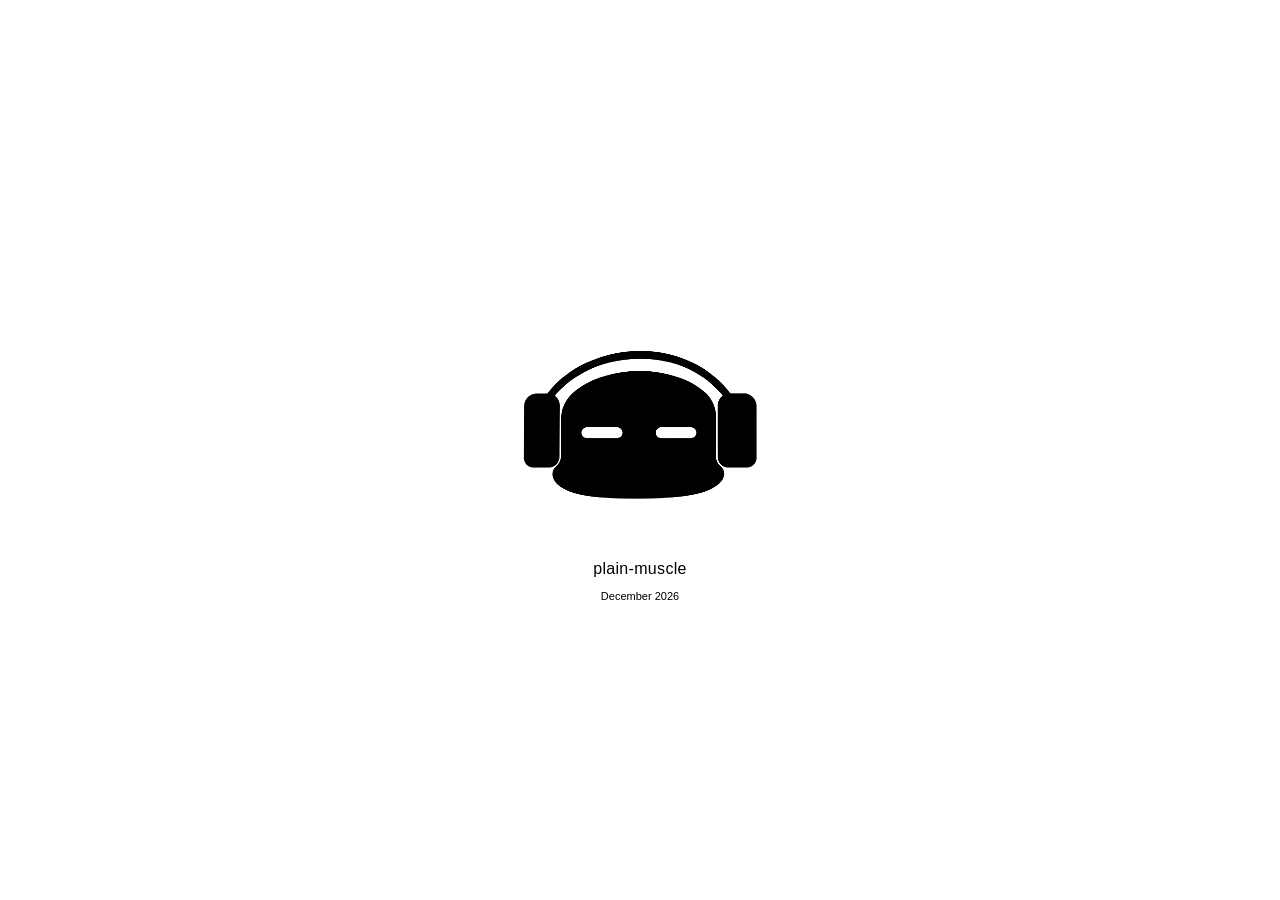
==== index.html @ afee1a48 "preview" ====
<!doctype html>
<html lang="en">
  <head>
    <meta charset="UTF-8" />
    <meta name="viewport" content="width=device-width, initial-scale=1, viewport-fit=cover" />
    <meta name="description" content="plain-muscle. December 2026." />
    <meta name="theme-color" content="#ffffff" />
    <title>plain-muscle — December 2026</title>
    <style>
      * {
        box-sizing: border-box;
      }

      html {
        background: #fff;
        color: #000;
        font-family: -apple-system, BlinkMacSystemFont, "Segoe UI", Roboto, "Helvetica Neue", sans-serif;
        -webkit-text-size-adjust: 100%;
        text-size-adjust: 100%;
        color-scheme: light;
      }

      body {
        margin: 0;
      }

      main {
        min-height: 100vh;
        min-height: 100svh;
        display: grid;
        place-items: center;
        padding: 32px 24px;
        padding-top: max(32px, env(safe-area-inset-top, 0px));
        padding-right: max(24px, env(safe-area-inset-right, 0px));
        padding-bottom: max(32px, env(safe-area-inset-bottom, 0px));
        padding-left: max(24px, env(safe-area-inset-left, 0px));
      }

      .announcement {
        width: 100%;
        text-align: center;
      }

      .mascot {
        position: relative;
        width: min(340px, 100%);
        margin: 0 auto 8px;
      }

      .logo {
        display: block;
        width: 100%;
        height: auto;
        filter: grayscale(1) contrast(2);
      }

      .sleep-letters {
        position: absolute;
        top: 20%;
        left: 56%;
        pointer-events: none;
        font-size: clamp(20px, 6vw, 24px);
        font-weight: 300;
        line-height: 1;
      }

      .sleep-letters span {
        position: absolute;
        opacity: 0;
        animation: sleep 4.5s ease-in-out infinite;
      }

      .sleep-letters span:nth-child(2) {
        animation-delay: -1.5s;
      }

      .sleep-letters span:nth-child(3) {
        animation-delay: -3s;
      }

      @keyframes sleep {
        0% {
          opacity: 0;
          transform: translate(0, 0.25em) scale(0.7) rotate(-8deg);
        }
        20% {
          opacity: 0.7;
        }
        55% {
          opacity: 0.6;
          transform: translate(0.625em, -1.667em) scale(1.1);
        }
        100% {
          opacity: 0;
          transform: translate(1.5em, -3.667em) scale(1.6) rotate(8deg);
        }
      }

      @media (max-height: 500px) and (orientation: landscape) {
        .mascot {
          width: min(240px, 50vh);
        }

        .sleep-letters {
          font-size: 18px;
        }
      }

      @media (prefers-reduced-motion: reduce) {
        .sleep-letters span {
          animation-duration: 7.5s;
        }

        .sleep-letters span:nth-child(2) {
          animation-delay: -2.5s;
        }

        .sleep-letters span:nth-child(3) {
          animation-delay: -5s;
        }
      }

      h1 {
        margin: 0;
        font-size: 16px;
        font-weight: 300;
        line-height: 1.4;
        letter-spacing: 0.02em;
      }

      p {
        margin: 8px 0 0;
        font-size: 11px;
        font-weight: 300;
        line-height: 1.5;
      }
    </style>
  </head>
  <body>
    <main>
      <section class="announcement" aria-label="plain-muscle launch">
        <div class="mascot">
          <img
            class="logo"
            src="assets/plain-muscle.png"
            alt="A sleeping black mascot wearing headphones"
            width="1448"
            height="1086"
          />
          <div class="sleep-letters" aria-hidden="true">
            <span>z</span>
            <span>z</span>
            <span>z</span>
          </div>
        </div>
        <h1>plain-muscle</h1>
        <p><time datetime="2026-12">December 2026</time></p>
      </section>
    </main>
  </body>
</html>
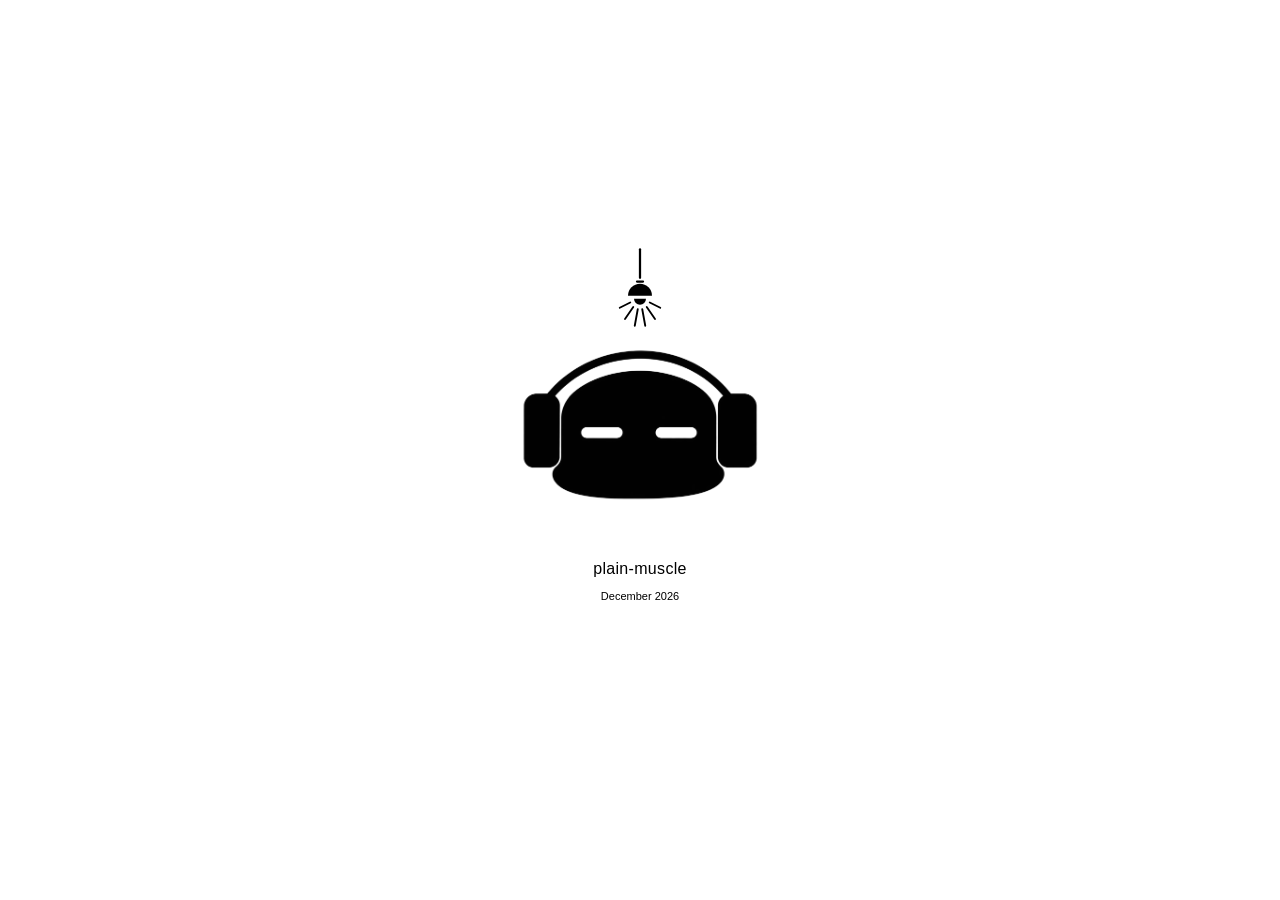
==== commit 15b672e9: "light/dark mode" ====
--- a/index.html
+++ b/index.html
@@ -2,22 +2,51 @@
 <html lang="en">
   <head>
     <meta charset="UTF-8" />
-    <meta name="viewport" content="width=device-width, initial-scale=1, viewport-fit=cover" />
+    <meta name="viewport" content="width=device-width, initial-scale=1, maximum-scale=1, user-scalable=no, viewport-fit=cover" />
     <meta name="description" content="plain-muscle. December 2026." />
     <meta name="theme-color" content="#ffffff" />
     <title>plain-muscle — December 2026</title>
+    <script>
+      let savedTheme;
+      try {
+        savedTheme = localStorage.getItem("plain-muscle-theme");
+      } catch {}
+      document.documentElement.dataset.theme =
+        savedTheme === "light" || savedTheme === "dark"
+          ? savedTheme
+          : matchMedia("(prefers-color-scheme: dark)").matches ? "dark" : "light";
+    </script>
     <style>
       * {
         box-sizing: border-box;
       }
 
       html {
-        background: #fff;
-        color: #000;
+        --background: #fff;
+        --foreground: #000;
+        --mascot-filter: brightness(0);
+        background: var(--background);
+        color: var(--foreground);
         font-family: -apple-system, BlinkMacSystemFont, "Segoe UI", Roboto, "Helvetica Neue", sans-serif;
         -webkit-text-size-adjust: 100%;
         text-size-adjust: 100%;
         color-scheme: light;
+        transition: background-color 200ms ease, color 200ms ease;
+      }
+
+      html[data-theme="dark"] {
+        --background: #000;
+        --foreground: #fff;
+        --mascot-filter: brightness(0) invert(1);
+        color-scheme: dark;
+      }
+
+      html,
+      body {
+        width: 100%;
+        overflow-x: hidden;
+        overscroll-behavior-x: none;
+        touch-action: pan-y;
       }
 
       body {
@@ -51,7 +80,38 @@
         display: block;
         width: 100%;
         height: auto;
-        filter: grayscale(1) contrast(2);
+        filter: var(--mascot-filter);
+      }
+
+      .light-switch {
+        position: absolute;
+        bottom: calc(78% + 12px);
+        left: 50%;
+        width: 64px;
+        height: 100px;
+        padding: 8px;
+        transform: translateX(-50%);
+        border: 0;
+        background: transparent;
+        color: inherit;
+        cursor: pointer;
+        -webkit-tap-highlight-color: transparent;
+      }
+
+      .light-switch svg {
+        display: block;
+        width: 100%;
+        height: 100%;
+      }
+
+      .light-switch:focus-visible {
+        outline: 1px dashed currentColor;
+        outline-offset: 4px;
+        border-radius: 8px;
+      }
+
+      html[data-theme="dark"] .light-rays {
+        opacity: 0;
       }
 
       .sleep-letters {
@@ -104,9 +164,18 @@
         .sleep-letters {
           font-size: 18px;
         }
+
+        .light-switch {
+          height: 68px;
+          bottom: calc(78% + 4px);
+        }
       }
 
       @media (prefers-reduced-motion: reduce) {
+        html {
+          transition: none;
+        }
+
         .sleep-letters span {
           animation-duration: 7.5s;
         }
@@ -142,11 +211,22 @@
         <div class="mascot">
           <img
             class="logo"
-            src="assets/plain-muscle.png"
+            src="assets/plain-muscle-transparent.png"
             alt="A sleeping black mascot wearing headphones"
             width="1448"
             height="1086"
           />
+          <button class="light-switch" type="button" aria-label="Turn the light off" aria-pressed="false" title="Turn the light off">
+            <svg viewBox="0 0 64 112" fill="none" aria-hidden="true" focusable="false">
+              <path d="M32 3v38" stroke="currentColor" stroke-width="3" stroke-linecap="round" />
+              <path d="M28 46h8" stroke="currentColor" stroke-width="3" stroke-linecap="round" />
+              <path d="M16 65a16 16 0 0 1 32 0H16Z" fill="currentColor" />
+              <path d="M24 69a8 8 0 0 0 16 0H24Z" fill="currentColor" />
+              <g class="light-rays" stroke="currentColor" stroke-width="2.5" stroke-linecap="round">
+                <path d="M19 74 5 81M23 80 12 96M29 83 25 105M35 83 39 105M41 80 52 96M45 74 59 81" />
+              </g>
+            </svg>
+          </button>
           <div class="sleep-letters" aria-hidden="true">
             <span>z</span>
             <span>z</span>
@@ -157,5 +237,32 @@
         <p><time datetime="2026-12">December 2026</time></p>
       </section>
     </main>
+    <script>
+      const root = document.documentElement;
+      const lightSwitch = document.querySelector(".light-switch");
+      const themeColor = document.querySelector('meta[name="theme-color"]');
+
+      // Safari may allow pinch zoom despite the viewport setting.
+      document.addEventListener("gesturestart", (event) => event.preventDefault(), { passive: false });
+
+      function updateLight() {
+        const dark = root.dataset.theme === "dark";
+        const label = dark ? "Turn the light on" : "Turn the light off";
+        lightSwitch.setAttribute("aria-label", label);
+        lightSwitch.setAttribute("aria-pressed", String(dark));
+        lightSwitch.title = label;
+        themeColor.content = dark ? "#000000" : "#ffffff";
+      }
+
+      lightSwitch.addEventListener("click", () => {
+        root.dataset.theme = root.dataset.theme === "dark" ? "light" : "dark";
+        try {
+          localStorage.setItem("plain-muscle-theme", root.dataset.theme);
+        } catch {}
+        updateLight();
+      });
+
+      updateLight();
+    </script>
   </body>
 </html>
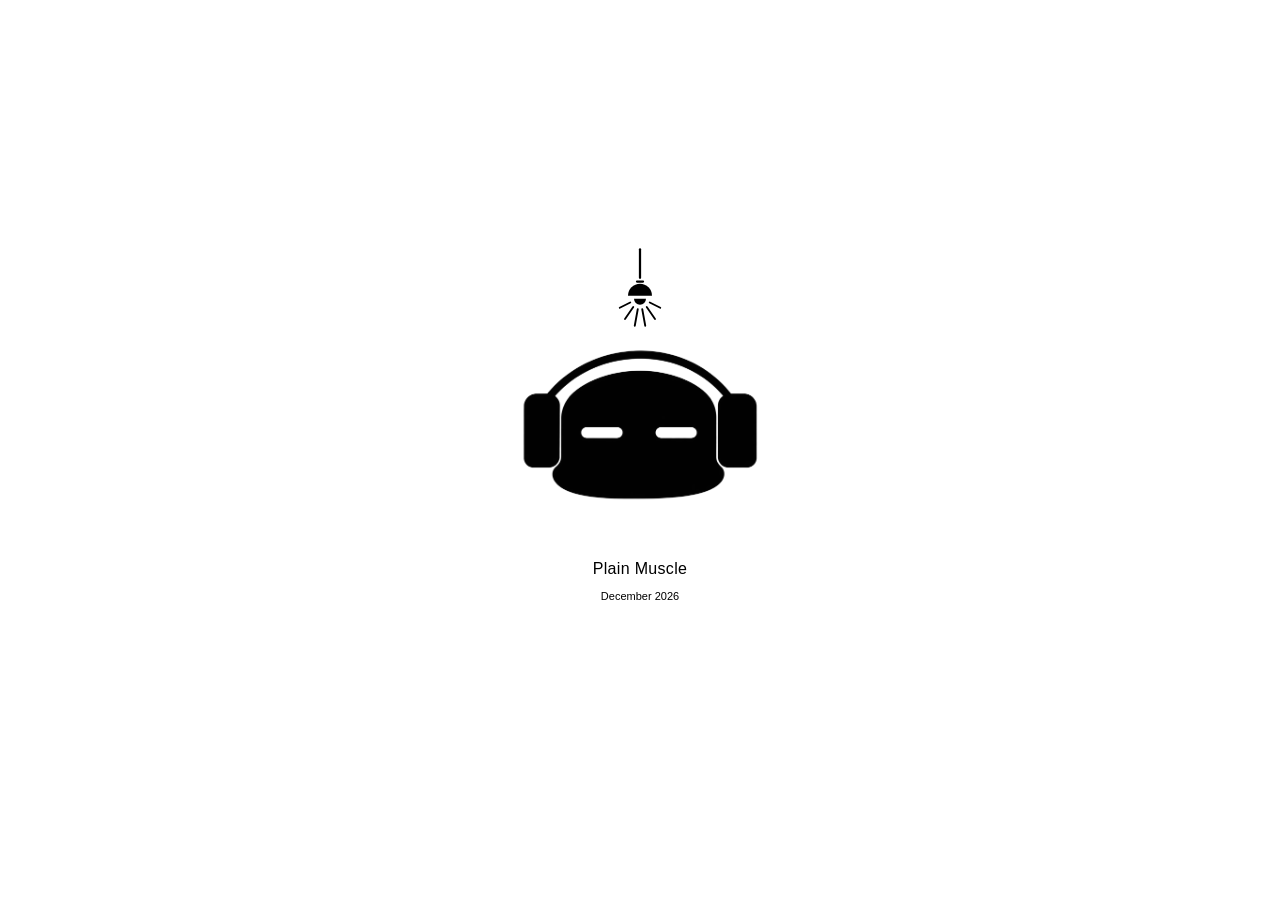
==== commit dd5eb6aa: "yes" ====
--- a/index.html
+++ b/index.html
@@ -3,9 +3,11 @@
   <head>
     <meta charset="UTF-8" />
     <meta name="viewport" content="width=device-width, initial-scale=1, maximum-scale=1, user-scalable=no, viewport-fit=cover" />
-    <meta name="description" content="plain-muscle. December 2026." />
+    <meta name="description" content="Plain Muscle. December 2026." />
     <meta name="theme-color" content="#ffffff" />
-    <title>plain-muscle — December 2026</title>
+    <title>Plain Muscle</title>
+    <link rel="icon" type="image/png" href="assets/muco-favicon.png" />
+    <link rel="apple-touch-icon" href="assets/muco-favicon.png" />
     <script>
       let savedTheme;
       try {
@@ -207,7 +209,7 @@
   </head>
   <body>
     <main>
-      <section class="announcement" aria-label="plain-muscle launch">
+      <section class="announcement" aria-label="Plain Muscle launch">
         <div class="mascot">
           <img
             class="logo"
@@ -233,7 +235,7 @@
             <span>z</span>
           </div>
         </div>
-        <h1>plain-muscle</h1>
+        <h1>Plain Muscle</h1>
         <p><time datetime="2026-12">December 2026</time></p>
       </section>
     </main>
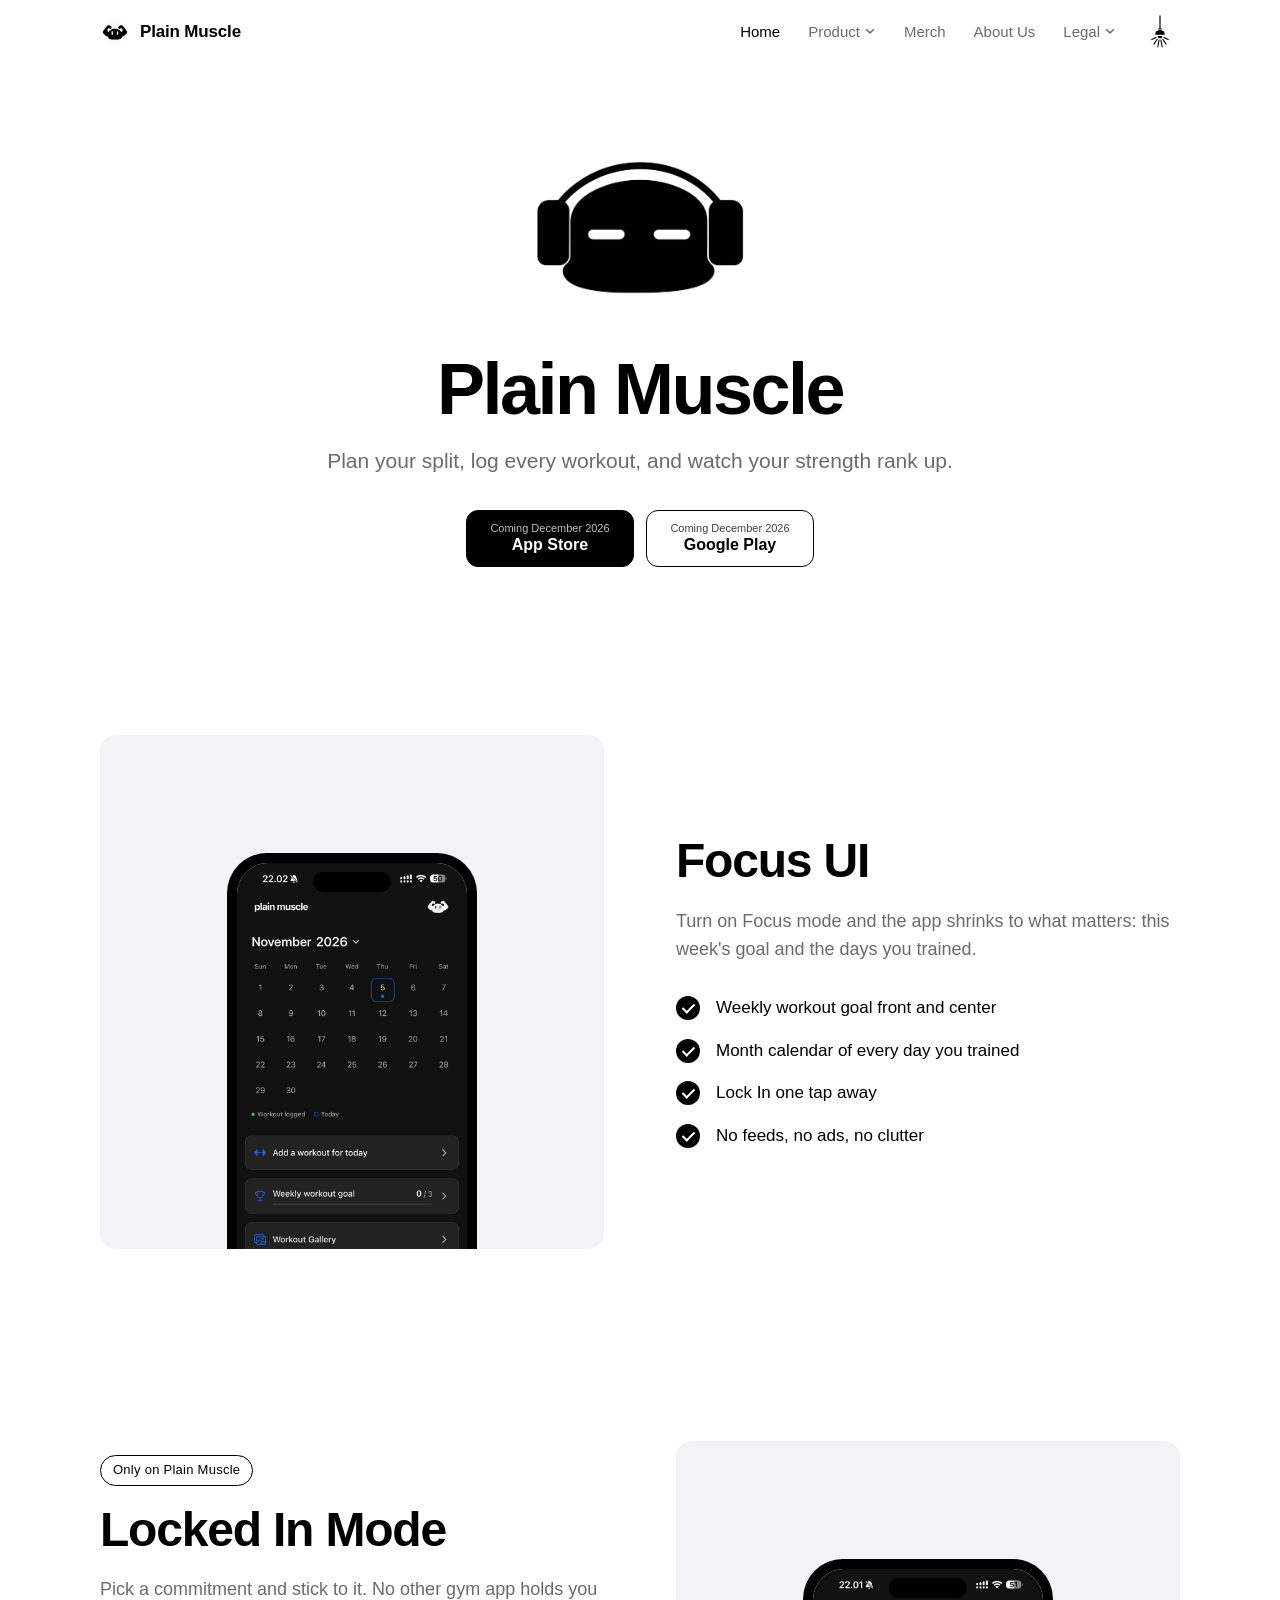
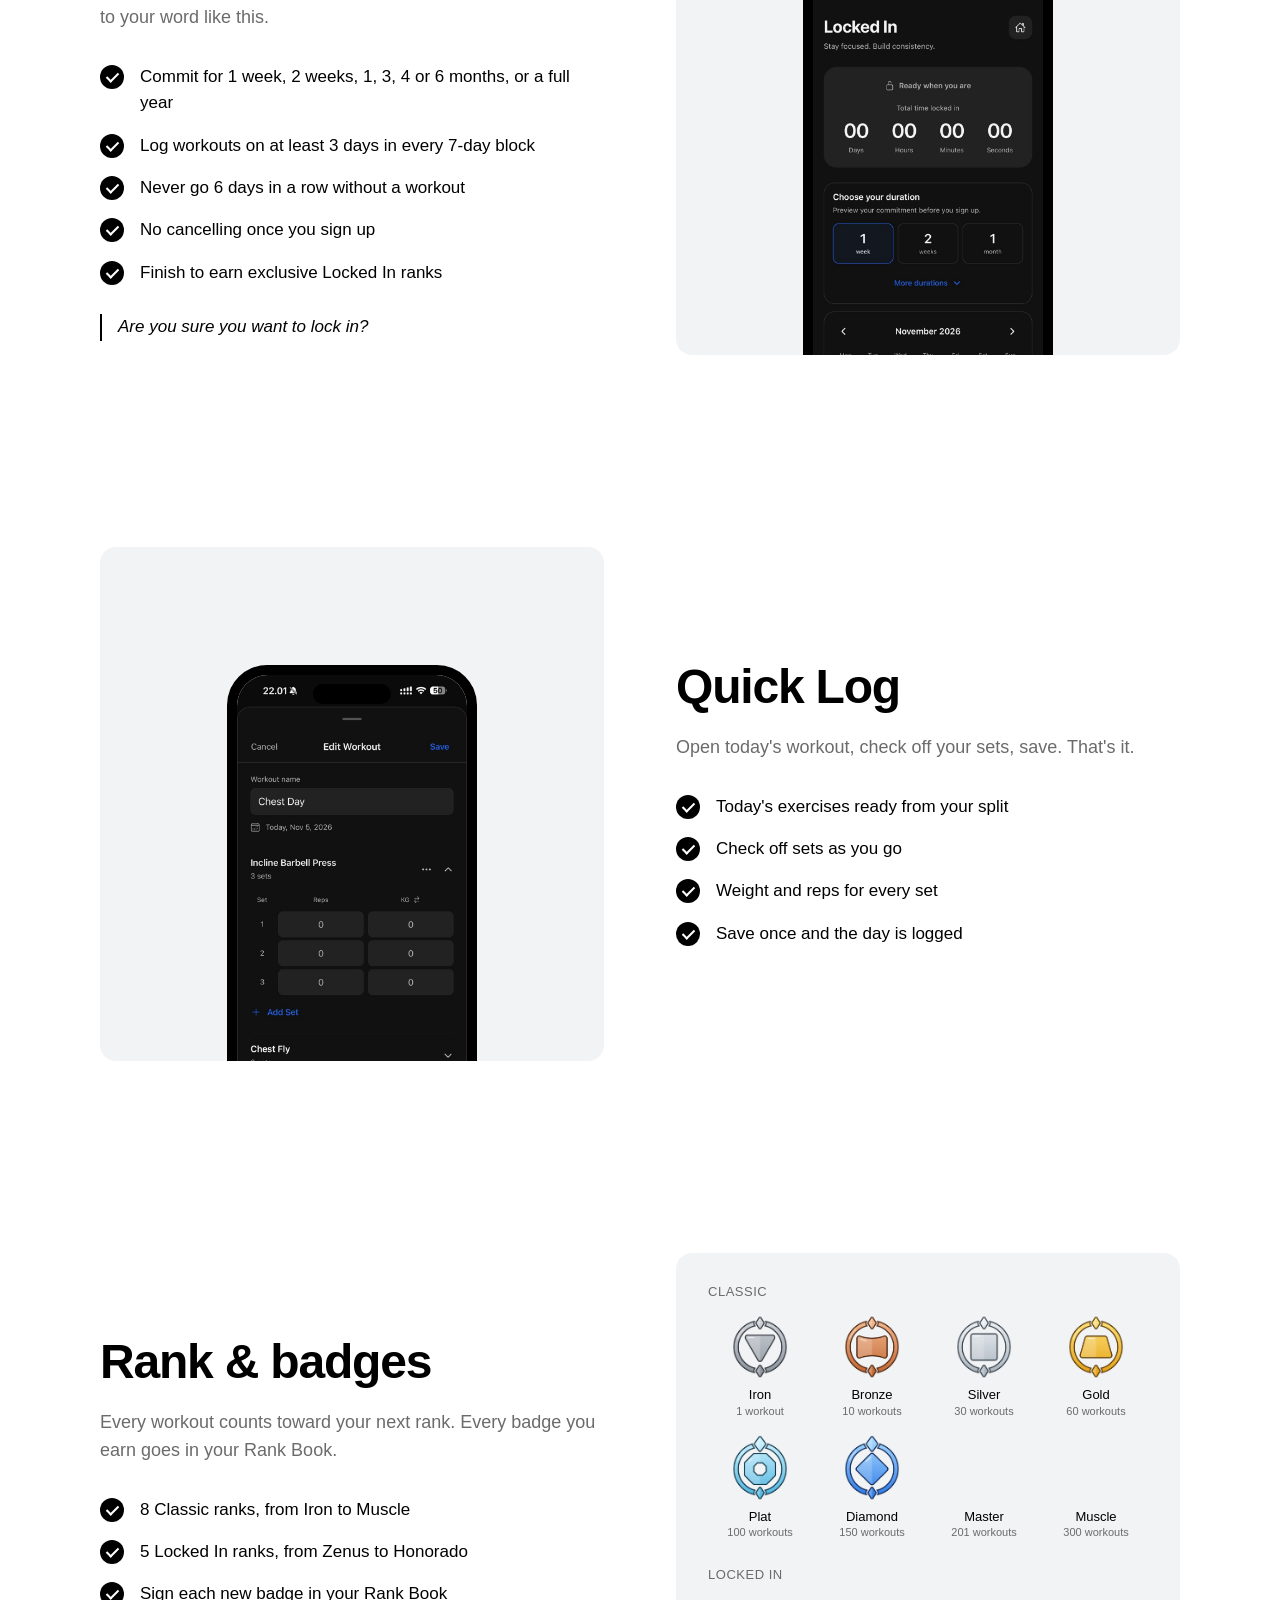
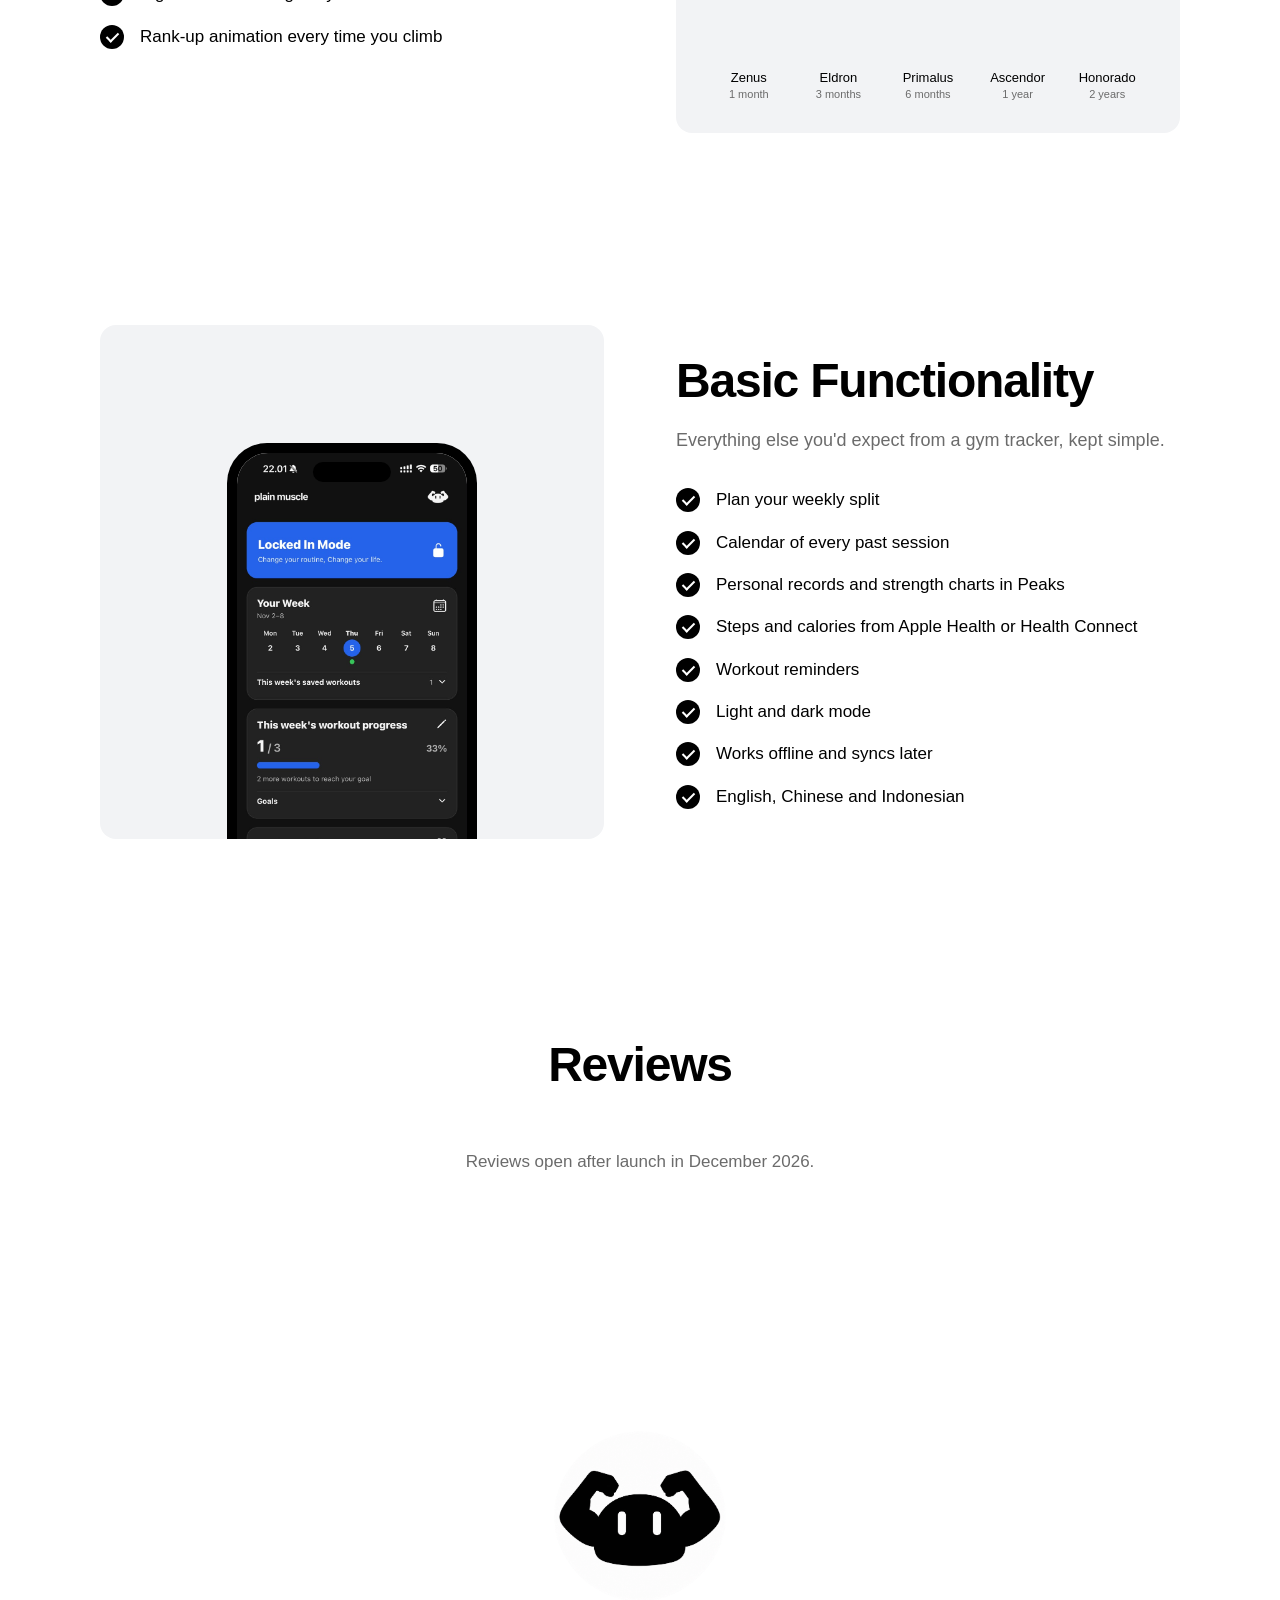
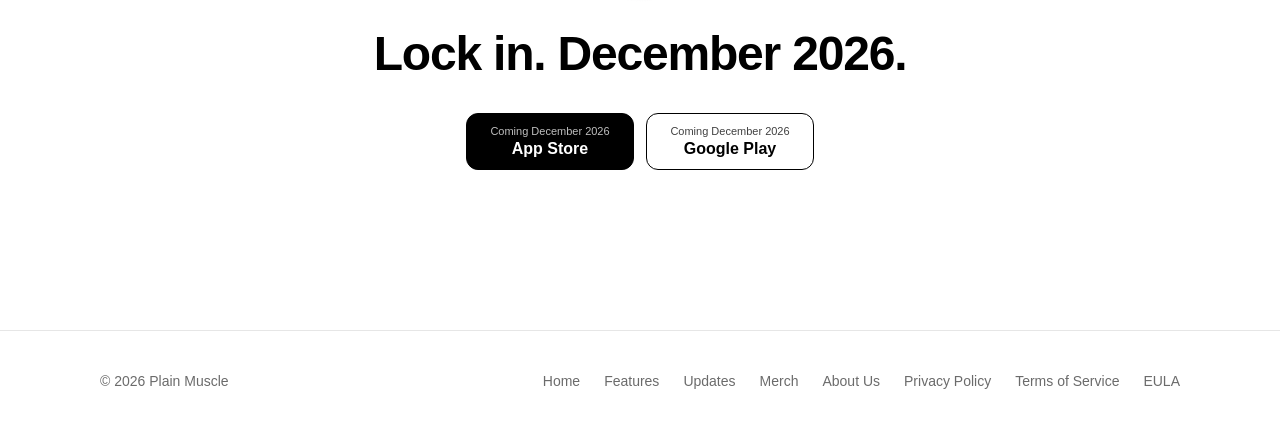
==== commit c205a946: "Replace placeholder with the full Plain Muscle website Home page with alternating feature sections (" ====
--- a/index.html
+++ b/index.html
@@ -2,13 +2,22 @@
 <html lang="en">
   <head>
     <meta charset="UTF-8" />
-    <meta name="viewport" content="width=device-width, initial-scale=1, maximum-scale=1, user-scalable=no, viewport-fit=cover" />
-    <meta name="description" content="Plain Muscle. December 2026." />
+    <meta name="viewport" content="width=device-width, initial-scale=1, viewport-fit=cover" />
+    <title>Plain Muscle</title>
+    <meta name="description" content="Plain Muscle: plan your split, log every workout, and watch your strength rank up. A simple, no-clutter gym tracker. Coming December 2026." />
     <meta name="theme-color" content="#ffffff" />
-    <title>Plain Muscle</title>
+    <link rel="canonical" href="https://plain-muscle.com/" />
+    <meta property="og:type" content="website" />
+    <meta property="og:site_name" content="Plain Muscle" />
+    <meta property="og:title" content="Plain Muscle" />
+    <meta property="og:description" content="Plain Muscle: plan your split, log every workout, and watch your strength rank up. A simple, no-clutter gym tracker. Coming December 2026." />
+    <meta property="og:url" content="https://plain-muscle.com/" />
+    <meta property="og:image" content="https://plain-muscle.com/assets/plain-muscle.png" />
+    <meta name="twitter:card" content="summary_large_image" />
     <link rel="icon" type="image/png" href="assets/muco-favicon.png" />
     <link rel="apple-touch-icon" href="assets/muco-favicon.png" />
     <script>
+      document.documentElement.classList.add("js");
       let savedTheme;
       try {
         savedTheme = localStorage.getItem("plain-muscle-theme");
@@ -18,253 +27,241 @@
           ? savedTheme
           : matchMedia("(prefers-color-scheme: dark)").matches ? "dark" : "light";
     </script>
-    <style>
-      * {
-        box-sizing: border-box;
-      }
-
-      html {
-        --background: #fff;
-        --foreground: #000;
-        --mascot-filter: brightness(0);
-        background: var(--background);
-        color: var(--foreground);
-        font-family: -apple-system, BlinkMacSystemFont, "Segoe UI", Roboto, "Helvetica Neue", sans-serif;
-        -webkit-text-size-adjust: 100%;
-        text-size-adjust: 100%;
-        color-scheme: light;
-        transition: background-color 200ms ease, color 200ms ease;
-      }
-
-      html[data-theme="dark"] {
-        --background: #000;
-        --foreground: #fff;
-        --mascot-filter: brightness(0) invert(1);
-        color-scheme: dark;
-      }
-
-      html,
-      body {
-        width: 100%;
-        overflow-x: hidden;
-        overscroll-behavior-x: none;
-        touch-action: pan-y;
-      }
-
-      body {
-        margin: 0;
-      }
-
-      main {
-        min-height: 100vh;
-        min-height: 100svh;
-        display: grid;
-        place-items: center;
-        padding: 32px 24px;
-        padding-top: max(32px, env(safe-area-inset-top, 0px));
-        padding-right: max(24px, env(safe-area-inset-right, 0px));
-        padding-bottom: max(32px, env(safe-area-inset-bottom, 0px));
-        padding-left: max(24px, env(safe-area-inset-left, 0px));
-      }
-
-      .announcement {
-        width: 100%;
-        text-align: center;
-      }
-
-      .mascot {
-        position: relative;
-        width: min(340px, 100%);
-        margin: 0 auto 8px;
-      }
-
-      .logo {
-        display: block;
-        width: 100%;
-        height: auto;
-        filter: var(--mascot-filter);
-      }
-
-      .light-switch {
-        position: absolute;
-        bottom: calc(78% + 12px);
-        left: 50%;
-        width: 64px;
-        height: 100px;
-        padding: 8px;
-        transform: translateX(-50%);
-        border: 0;
-        background: transparent;
-        color: inherit;
-        cursor: pointer;
-        -webkit-tap-highlight-color: transparent;
-      }
-
-      .light-switch svg {
-        display: block;
-        width: 100%;
-        height: 100%;
-      }
-
-      .light-switch:focus-visible {
-        outline: 1px dashed currentColor;
-        outline-offset: 4px;
-        border-radius: 8px;
-      }
-
-      html[data-theme="dark"] .light-rays {
-        opacity: 0;
-      }
-
-      .sleep-letters {
-        position: absolute;
-        top: 20%;
-        left: 56%;
-        pointer-events: none;
-        font-size: clamp(20px, 6vw, 24px);
-        font-weight: 300;
-        line-height: 1;
-      }
-
-      .sleep-letters span {
-        position: absolute;
-        opacity: 0;
-        animation: sleep 4.5s ease-in-out infinite;
-      }
-
-      .sleep-letters span:nth-child(2) {
-        animation-delay: -1.5s;
-      }
-
-      .sleep-letters span:nth-child(3) {
-        animation-delay: -3s;
-      }
-
-      @keyframes sleep {
-        0% {
-          opacity: 0;
-          transform: translate(0, 0.25em) scale(0.7) rotate(-8deg);
-        }
-        20% {
-          opacity: 0.7;
-        }
-        55% {
-          opacity: 0.6;
-          transform: translate(0.625em, -1.667em) scale(1.1);
-        }
-        100% {
-          opacity: 0;
-          transform: translate(1.5em, -3.667em) scale(1.6) rotate(8deg);
-        }
-      }
-
-      @media (max-height: 500px) and (orientation: landscape) {
-        .mascot {
-          width: min(240px, 50vh);
-        }
-
-        .sleep-letters {
-          font-size: 18px;
-        }
-
-        .light-switch {
-          height: 68px;
-          bottom: calc(78% + 4px);
-        }
-      }
-
-      @media (prefers-reduced-motion: reduce) {
-        html {
-          transition: none;
-        }
-
-        .sleep-letters span {
-          animation-duration: 7.5s;
-        }
-
-        .sleep-letters span:nth-child(2) {
-          animation-delay: -2.5s;
-        }
-
-        .sleep-letters span:nth-child(3) {
-          animation-delay: -5s;
-        }
-      }
-
-      h1 {
-        margin: 0;
-        font-size: 16px;
-        font-weight: 300;
-        line-height: 1.4;
-        letter-spacing: 0.02em;
-      }
-
-      p {
-        margin: 8px 0 0;
-        font-size: 11px;
-        font-weight: 300;
-        line-height: 1.5;
-      }
-    </style>
+    <link rel="stylesheet" href="styles.css" />
   </head>
   <body>
+    <header class="site-header">
+      <div class="wrap">
+        <a class="brand" href="index.html">
+          <img src="assets/muco-favicon.png" alt="" width="1254" height="1254" />
+          Plain Muscle
+        </a>
+        <nav class="site-nav" id="site-nav" aria-label="Main">
+          <ul>
+            <li><a href="index.html" aria-current="page">Home</a></li>
+            <li class="dropdown">
+              <button class="dropdown-toggle" type="button" aria-expanded="false" aria-controls="menu-product">Product<svg viewBox="0 0 12 12" aria-hidden="true" focusable="false"><path d="M2.5 4.5 6 8l3.5-3.5" fill="none" stroke="currentColor" stroke-width="1.5" stroke-linecap="round" stroke-linejoin="round" /></svg></button>
+              <ul class="dropdown-menu" id="menu-product">
+                <li><a href="features.html">Features</a></li>
+                <li><a href="updates.html">Updates</a></li>
+              </ul>
+            </li>
+            <li><a href="merch.html">Merch</a></li>
+            <li><a href="about.html">About Us</a></li>
+            <li class="dropdown">
+              <button class="dropdown-toggle" type="button" aria-expanded="false" aria-controls="menu-legal">Legal<svg viewBox="0 0 12 12" aria-hidden="true" focusable="false"><path d="M2.5 4.5 6 8l3.5-3.5" fill="none" stroke="currentColor" stroke-width="1.5" stroke-linecap="round" stroke-linejoin="round" /></svg></button>
+              <ul class="dropdown-menu" id="menu-legal">
+                <li><a href="privacy.html">Privacy Policy</a></li>
+                <li><a href="terms.html">Terms of Service</a></li>
+                <li><a href="eula.html">EULA</a></li>
+              </ul>
+            </li>
+          </ul>
+        </nav>
+        <button class="icon-button light-switch" type="button" aria-label="Turn the light off" aria-pressed="false">
+          <svg viewBox="0 0 64 112" fill="none" aria-hidden="true" focusable="false">
+            <path d="M32 3v38" stroke="currentColor" stroke-width="4" stroke-linecap="round" />
+            <path d="M28 46h8" stroke="currentColor" stroke-width="4" stroke-linecap="round" />
+            <path d="M16 65a16 16 0 0 1 32 0H16Z" fill="currentColor" />
+            <path d="M24 69a8 8 0 0 0 16 0H24Z" fill="currentColor" />
+            <g class="light-rays" stroke="currentColor" stroke-width="3.5" stroke-linecap="round">
+              <path d="M19 74 5 81M23 80 12 96M29 83 25 105M35 83 39 105M41 80 52 96M45 74 59 81" />
+            </g>
+          </svg>
+        </button>
+        <button class="icon-button menu-button" type="button" aria-label="Open menu" aria-expanded="false" aria-controls="site-nav">
+          <span></span>
+        </button>
+      </div>
+    </header>
+
     <main>
-      <section class="announcement" aria-label="Plain Muscle launch">
-        <div class="mascot">
-          <img
-            class="logo"
-            src="assets/plain-muscle-transparent.png"
-            alt="A sleeping black mascot wearing headphones"
-            width="1448"
-            height="1086"
-          />
-          <button class="light-switch" type="button" aria-label="Turn the light off" aria-pressed="false" title="Turn the light off">
-            <svg viewBox="0 0 64 112" fill="none" aria-hidden="true" focusable="false">
-              <path d="M32 3v38" stroke="currentColor" stroke-width="3" stroke-linecap="round" />
-              <path d="M28 46h8" stroke="currentColor" stroke-width="3" stroke-linecap="round" />
-              <path d="M16 65a16 16 0 0 1 32 0H16Z" fill="currentColor" />
-              <path d="M24 69a8 8 0 0 0 16 0H24Z" fill="currentColor" />
-              <g class="light-rays" stroke="currentColor" stroke-width="2.5" stroke-linecap="round">
-                <path d="M19 74 5 81M23 80 12 96M29 83 25 105M35 83 39 105M41 80 52 96M45 74 59 81" />
-              </g>
-            </svg>
-          </button>
-          <div class="sleep-letters" aria-hidden="true">
-            <span>z</span>
-            <span>z</span>
-            <span>z</span>
+      <section class="hero">
+        <div class="wrap">
+          <div class="mascot">
+            <img src="assets/plain-muscle-transparent.png" alt="The Plain Muscle mascot asleep with headphones on" width="1448" height="1086" />
+            <div class="sleep-letters" aria-hidden="true"><span>z</span><span>z</span><span>z</span></div>
+          </div>
+          <h1>Plain Muscle</h1>
+          <p class="lead">Plan your split, log every workout, and watch your strength rank up.</p>
+          <div class="buttons">
+            <a class="button" href="#" aria-disabled="true"><small>Coming December 2026</small>App Store</a>
+            <a class="button secondary" href="#" aria-disabled="true"><small>Coming December 2026</small>Google Play</a>
           </div>
         </div>
-        <h1>Plain Muscle</h1>
-        <p><time datetime="2026-12">December 2026</time></p>
+      </section>
+
+      <div class="wrap">
+        <section class="feature reveal" id="focus" aria-labelledby="focus-title">
+          <div class="shot">
+            <div class="phone">
+              <div class="phone-screen">
+                <img src="assets/screens/focus.jpg" alt="Plain Muscle focus mode screen" width="738" height="1600" loading="lazy" decoding="async" />
+              </div>
+            </div>
+          </div>
+          <div>
+            
+            <h2 id="focus-title">Focus UI</h2>
+            <p class="lead">Turn on Focus mode and the app shrinks to what matters: this week's goal and the days you trained.</p>
+            <ul class="checks">
+              <li>Weekly workout goal front and center</li>
+              <li>Month calendar of every day you trained</li>
+              <li>Lock In one tap away</li>
+              <li>No feeds, no ads, no clutter</li>
+            </ul>
+          </div>
+        </section>
+
+        <section class="feature flip reveal" id="lock-in" aria-labelledby="lock-in-title">
+          <div class="shot">
+            <div class="phone">
+              <div class="phone-screen">
+                <img src="assets/screens/lock-in.jpg" alt="Plain Muscle lock in screen" width="738" height="1600" loading="lazy" decoding="async" />
+              </div>
+            </div>
+          </div>
+          <div>
+            <span class="eyebrow">Only on Plain Muscle</span>
+            <h2 id="lock-in-title">Locked In Mode</h2>
+            <p class="lead">Pick a commitment and stick to it. No other gym app holds you to your word like this.</p>
+            <ul class="checks">
+              <li>Commit for 1 week, 2 weeks, 1, 3, 4 or 6 months, or a full year</li>
+              <li>Log workouts on at least 3 days in every 7-day block</li>
+              <li>Never go 6 days in a row without a workout</li>
+              <li>No cancelling once you sign up</li>
+              <li>Finish to earn exclusive Locked In ranks</li>
+            </ul>
+            <p class="quote">Are you sure you want to lock in?</p>
+          </div>
+        </section>
+
+        <section class="feature reveal" id="quick-log" aria-labelledby="quick-log-title">
+          <div class="shot">
+            <div class="phone">
+              <div class="phone-screen">
+                <img src="assets/screens/log-workout.jpg" alt="Plain Muscle log workout screen" width="738" height="1600" loading="lazy" decoding="async" />
+              </div>
+            </div>
+          </div>
+          <div>
+            
+            <h2 id="quick-log-title">Quick Log</h2>
+            <p class="lead">Open today's workout, check off your sets, save. That's it.</p>
+            <ul class="checks">
+              <li>Today's exercises ready from your split</li>
+              <li>Check off sets as you go</li>
+              <li>Weight and reps for every set</li>
+              <li>Save once and the day is logged</li>
+            </ul>
+          </div>
+        </section>
+
+        <section class="feature flip reveal" id="ranks" aria-labelledby="ranks-title">
+          <div class="shot badges">
+            <div class="badge-group">
+              <h3>Classic</h3>
+              <ul class="badge-grid">
+                <li><img src="assets/ranks/iron.png" alt="" width="1254" height="1254" loading="lazy" decoding="async" />Iron<small>1 workout</small></li>
+                <li><img src="assets/ranks/bronze.png" alt="" width="1254" height="1254" loading="lazy" decoding="async" />Bronze<small>10 workouts</small></li>
+                <li><img src="assets/ranks/silver.png" alt="" width="1254" height="1254" loading="lazy" decoding="async" />Silver<small>30 workouts</small></li>
+                <li><img src="assets/ranks/gold.png" alt="" width="1254" height="1254" loading="lazy" decoding="async" />Gold<small>60 workouts</small></li>
+                <li><img src="assets/ranks/platinum.png" alt="" width="1254" height="1254" loading="lazy" decoding="async" />Plat<small>100 workouts</small></li>
+                <li><img src="assets/ranks/diamond.png" alt="" width="1254" height="1254" loading="lazy" decoding="async" />Diamond<small>150 workouts</small></li>
+                <li><img src="assets/ranks/master.png" alt="" width="1254" height="1254" loading="lazy" decoding="async" />Master<small>201 workouts</small></li>
+                <li><img src="assets/ranks/muscle.png" alt="" width="1254" height="1254" loading="lazy" decoding="async" />Muscle<small>300 workouts</small></li>
+              </ul>
+            </div>
+            <div class="badge-group">
+              <h3>Locked In</h3>
+              <ul class="badge-grid five">
+                <li><img src="assets/ranks/zenus.png" alt="" width="1254" height="1254" loading="lazy" decoding="async" />Zenus<small>1 month</small></li>
+                <li><img src="assets/ranks/elderon.png" alt="" width="1254" height="1254" loading="lazy" decoding="async" />Eldron<small>3 months</small></li>
+                <li><img src="assets/ranks/primalus.png" alt="" width="1254" height="1254" loading="lazy" decoding="async" />Primalus<small>6 months</small></li>
+                <li><img src="assets/ranks/ascendor.png" alt="" width="1254" height="1254" loading="lazy" decoding="async" />Ascendor<small>1 year</small></li>
+                <li><img src="assets/ranks/honorado.png" alt="" width="1254" height="1254" loading="lazy" decoding="async" />Honorado<small>2 years</small></li>
+              </ul>
+            </div>
+          </div>
+          <div>
+            
+            <h2 id="ranks-title">Rank & badges</h2>
+            <p class="lead">Every workout counts toward your next rank. Every badge you earn goes in your Rank Book.</p>
+            <ul class="checks">
+              <li>8 Classic ranks, from Iron to Muscle</li>
+              <li>5 Locked In ranks, from Zenus to Honorado</li>
+              <li>Sign each new badge in your Rank Book</li>
+              <li>Rank-up animation every time you climb</li>
+            </ul>
+          </div>
+        </section>
+
+        <section class="feature reveal" id="basics" aria-labelledby="basics-title">
+          <div class="shot">
+            <div class="phone">
+              <div class="phone-screen">
+                <img src="assets/screens/home.jpg" alt="Plain Muscle home screen" width="738" height="1600" loading="lazy" decoding="async" />
+              </div>
+            </div>
+          </div>
+          <div>
+            
+            <h2 id="basics-title">Basic Functionality</h2>
+            <p class="lead">Everything else you'd expect from a gym tracker, kept simple.</p>
+            <ul class="checks">
+              <li>Plan your weekly split</li>
+              <li>Calendar of every past session</li>
+              <li>Personal records and strength charts in Peaks</li>
+              <li>Steps and calories from Apple Health or Health Connect</li>
+              <li>Workout reminders</li>
+              <li>Light and dark mode</li>
+              <li>Works offline and syncs later</li>
+              <li>English, Chinese and Indonesian</li>
+            </ul>
+          </div>
+        </section>
+      </div>
+
+      <section class="section" aria-labelledby="reviews-title">
+        <div class="wrap">
+          <div class="section-head reveal">
+            <h2 id="reviews-title">Reviews</h2>
+          </div>
+          <div class="reviews reveal" data-reviews></div>
+          <p class="empty-note" data-reviews-empty>Reviews open after launch in December 2026.</p>
+        </div>
+      </section>
+
+      <section class="cta">
+        <div class="wrap reveal">
+          <div class="mascot">
+            <img src="assets/muco-favicon.png" alt="The Plain Muscle mascot" width="1254" height="1254" />
+          </div>
+          <h2>Lock in. December 2026.</h2>
+          <div class="buttons">
+            <a class="button" href="#" aria-disabled="true"><small>Coming December 2026</small>App Store</a>
+            <a class="button secondary" href="#" aria-disabled="true"><small>Coming December 2026</small>Google Play</a>
+          </div>
+        </div>
       </section>
     </main>
-    <script>
-      const root = document.documentElement;
-      const lightSwitch = document.querySelector(".light-switch");
-      const themeColor = document.querySelector('meta[name="theme-color"]');
-
-      // Safari may allow pinch zoom despite the viewport setting.
-      document.addEventListener("gesturestart", (event) => event.preventDefault(), { passive: false });
-
-      function updateLight() {
-        const dark = root.dataset.theme === "dark";
-        const label = dark ? "Turn the light on" : "Turn the light off";
-        lightSwitch.setAttribute("aria-label", label);
-        lightSwitch.setAttribute("aria-pressed", String(dark));
-        lightSwitch.title = label;
-        themeColor.content = dark ? "#000000" : "#ffffff";
-      }
-
-      lightSwitch.addEventListener("click", () => {
-        root.dataset.theme = root.dataset.theme === "dark" ? "light" : "dark";
-        try {
-          localStorage.setItem("plain-muscle-theme", root.dataset.theme);
-        } catch {}
-        updateLight();
-      });
-
-      updateLight();
-    </script>
+
+    <footer class="site-footer">
+      <div class="wrap">
+        <span>© 2026 Plain Muscle</span>
+        <ul>
+          <li><a href="index.html">Home</a></li>
+          <li><a href="features.html">Features</a></li>
+          <li><a href="updates.html">Updates</a></li>
+          <li><a href="merch.html">Merch</a></li>
+          <li><a href="about.html">About Us</a></li>
+          <li><a href="privacy.html">Privacy Policy</a></li>
+          <li><a href="terms.html">Terms of Service</a></li>
+          <li><a href="eula.html">EULA</a></li>
+        </ul>
+      </div>
+    </footer>
+
+    <script src="main.js"></script>
   </body>
 </html>
--- a/styles.css
+++ b/styles.css
@@ -0,0 +1,1044 @@
+* {
+  box-sizing: border-box;
+}
+
+html {
+  --background: #fff;
+  --foreground: #000;
+  --muted: #6b6b6b;
+  --panel: #f2f3f5;
+  --line: #e6e6e6;
+  --mascot-filter: brightness(0);
+  background: var(--background);
+  color: var(--foreground);
+  font-family: -apple-system, BlinkMacSystemFont, "Segoe UI", Roboto, "Helvetica Neue", sans-serif;
+  -webkit-text-size-adjust: 100%;
+  text-size-adjust: 100%;
+  color-scheme: light;
+  scroll-behavior: smooth;
+  scroll-padding-top: 88px;
+  transition: background-color 200ms ease, color 200ms ease;
+}
+
+html[data-theme="dark"] {
+  --background: #000;
+  --foreground: #fff;
+  --muted: #9a9a9a;
+  --panel: #121314;
+  --line: #232323;
+  --mascot-filter: brightness(0) invert(1);
+  color-scheme: dark;
+}
+
+body {
+  margin: 0;
+  overflow-x: hidden;
+  font-size: 17px;
+  line-height: 1.55;
+}
+
+img {
+  max-width: 100%;
+}
+
+a {
+  color: inherit;
+}
+
+:focus-visible {
+  outline: 2px solid currentColor;
+  outline-offset: 3px;
+  border-radius: 4px;
+}
+
+.wrap {
+  width: min(1120px, 100%);
+  margin: 0 auto;
+  padding: 0 max(20px, env(safe-area-inset-left, 0px));
+}
+
+/* Header */
+
+.site-header {
+  position: sticky;
+  top: 0;
+  z-index: 10;
+  background: var(--background);
+  border-bottom: 1px solid transparent;
+  transition: border-color 200ms ease, background-color 200ms ease;
+}
+
+.site-header.scrolled {
+  border-bottom-color: var(--line);
+}
+
+.site-header .wrap {
+  display: flex;
+  align-items: center;
+  gap: 24px;
+  height: 64px;
+}
+
+.brand {
+  display: flex;
+  align-items: center;
+  gap: 10px;
+  font-weight: 600;
+  letter-spacing: -0.01em;
+  text-decoration: none;
+  white-space: nowrap;
+}
+
+.brand img {
+  width: 30px;
+  height: auto;
+}
+
+.site-nav {
+  margin-left: auto;
+}
+
+.site-nav ul {
+  display: flex;
+  gap: 28px;
+  margin: 0;
+  padding: 0;
+  list-style: none;
+}
+
+.site-nav a {
+  font-size: 15px;
+  text-decoration: none;
+  color: var(--muted);
+  transition: color 150ms ease;
+}
+
+.site-nav a:hover,
+.site-nav a[aria-current="page"] {
+  color: var(--foreground);
+}
+
+/* Dropdowns (Product, Legal) */
+
+.dropdown {
+  position: relative;
+}
+
+.dropdown-toggle {
+  display: inline-flex;
+  align-items: center;
+  gap: 4px;
+  padding: 0;
+  border: 0;
+  background: none;
+  color: var(--muted);
+  font: inherit;
+  font-size: 15px;
+  cursor: pointer;
+  transition: color 150ms ease;
+}
+
+.dropdown-toggle svg {
+  width: 12px;
+  height: 12px;
+  transition: transform 200ms ease;
+}
+
+.dropdown-toggle:hover,
+.dropdown-toggle.active,
+.dropdown-toggle[aria-expanded="true"] {
+  color: var(--foreground);
+}
+
+.dropdown-toggle[aria-expanded="true"] svg {
+  transform: rotate(180deg);
+}
+
+.site-nav .dropdown-menu {
+  position: absolute;
+  top: calc(100% + 12px);
+  left: -16px;
+  display: none;
+  flex-direction: column;
+  gap: 0;
+  min-width: 200px;
+  padding: 8px;
+  border: 1px solid var(--line);
+  border-radius: 12px;
+  background: var(--background);
+  box-shadow: 0 12px 32px rgb(0 0 0 / 0.08);
+}
+
+/* Invisible bridge so the menu stays open while the pointer moves down to it. */
+.site-nav .dropdown-menu::before {
+  content: "";
+  position: absolute;
+  inset: -13px 0 auto;
+  height: 13px;
+}
+
+/* Legal sits at the right edge, so its menu opens leftward. */
+.site-nav .dropdown:last-child .dropdown-menu {
+  left: auto;
+  right: -16px;
+}
+
+.dropdown.open .dropdown-menu {
+  display: flex;
+}
+
+@media (hover: hover) and (min-width: 761px) {
+  .dropdown:hover .dropdown-menu {
+    display: flex;
+  }
+}
+
+.dropdown-menu a {
+  display: block;
+  padding: 8px 10px;
+  border-radius: 8px;
+  white-space: nowrap;
+}
+
+.dropdown-menu a:hover {
+  background: var(--panel);
+}
+
+.icon-button {
+  display: grid;
+  place-items: center;
+  width: 40px;
+  height: 40px;
+  padding: 0;
+  border: 0;
+  background: transparent;
+  color: inherit;
+  cursor: pointer;
+  -webkit-tap-highlight-color: transparent;
+}
+
+.light-switch svg {
+  width: 20px;
+  height: 34px;
+}
+
+html[data-theme="dark"] .light-rays {
+  opacity: 0;
+}
+
+.menu-button {
+  display: none;
+}
+
+.menu-button span,
+.menu-button span::before,
+.menu-button span::after {
+  display: block;
+  width: 20px;
+  height: 1.5px;
+  background: currentColor;
+  transition: transform 200ms ease, background-color 200ms ease;
+}
+
+.menu-button span {
+  position: relative;
+}
+
+.menu-button span::before,
+.menu-button span::after {
+  content: "";
+  position: absolute;
+  left: 0;
+}
+
+.menu-button span::before {
+  top: -6px;
+}
+
+.menu-button span::after {
+  top: 6px;
+}
+
+.menu-button[aria-expanded="true"] span {
+  background: transparent;
+}
+
+.menu-button[aria-expanded="true"] span::before {
+  transform: translateY(6px) rotate(45deg);
+}
+
+.menu-button[aria-expanded="true"] span::after {
+  transform: translateY(-6px) rotate(-45deg);
+}
+
+@media (max-width: 760px) {
+  .site-header .wrap {
+    gap: 4px;
+  }
+
+  .site-nav {
+    position: absolute;
+    top: 64px;
+    left: 0;
+    right: 0;
+    display: none;
+    background: var(--background);
+    border-bottom: 1px solid var(--line);
+  }
+
+  .site-nav.open {
+    display: block;
+  }
+
+  .site-nav ul {
+    flex-direction: column;
+    gap: 0;
+    padding: 8px 20px 16px;
+  }
+
+  .site-nav a {
+    display: block;
+    padding: 12px 0;
+    font-size: 17px;
+  }
+
+  /* On phones the groups are always open, with the toggle as a small label. */
+  .dropdown-toggle {
+    margin-top: 12px;
+    padding: 4px 0;
+    font-size: 12px;
+    font-weight: 500;
+    letter-spacing: 0.04em;
+    text-transform: uppercase;
+    pointer-events: none;
+  }
+
+  .dropdown-toggle svg {
+    display: none;
+  }
+
+  .site-nav .dropdown-menu {
+    position: static;
+    display: flex;
+    min-width: 0;
+    padding: 0;
+    border: 0;
+    box-shadow: none;
+  }
+
+  .site-nav .dropdown-menu::before {
+    display: none;
+  }
+
+  .dropdown-menu a {
+    padding: 10px 0;
+  }
+
+  .dropdown-menu a:hover {
+    background: none;
+  }
+
+  .light-switch {
+    margin-left: auto;
+  }
+
+  .menu-button {
+    display: grid;
+  }
+}
+
+/* Type */
+
+h1,
+h2,
+h3 {
+  margin: 0;
+  font-weight: 600;
+  letter-spacing: -0.025em;
+  line-height: 1.1;
+}
+
+h2 {
+  font-size: clamp(34px, 5vw, 48px);
+}
+
+h3 {
+  font-size: 20px;
+  letter-spacing: -0.01em;
+}
+
+.lead {
+  margin: 20px 0 0;
+  max-width: 34em;
+  font-size: 18px;
+  color: var(--muted);
+}
+
+.eyebrow {
+  display: inline-block;
+  margin-bottom: 18px;
+  padding: 4px 12px;
+  border: 1px solid var(--foreground);
+  border-radius: 999px;
+  font-size: 13px;
+  font-weight: 500;
+  letter-spacing: 0.02em;
+}
+
+/* Buttons */
+
+.buttons {
+  display: flex;
+  flex-wrap: wrap;
+  justify-content: center;
+  gap: 12px;
+  margin-top: 32px;
+}
+
+.button {
+  display: inline-flex;
+  flex-direction: column;
+  align-items: center;
+  min-width: 168px;
+  padding: 10px 22px;
+  border: 1px solid var(--foreground);
+  border-radius: 12px;
+  background: var(--foreground);
+  color: var(--background);
+  font-size: 16px;
+  font-weight: 600;
+  line-height: 1.3;
+  text-decoration: none;
+  transition: opacity 150ms ease;
+}
+
+.button small {
+  font-size: 11px;
+  font-weight: 400;
+  opacity: 0.75;
+}
+
+.button.secondary {
+  background: transparent;
+  color: var(--foreground);
+}
+
+.button:hover {
+  opacity: 0.8;
+}
+
+.button[aria-disabled="true"] {
+  cursor: default;
+}
+
+/* Hero */
+
+.hero {
+  padding: 48px 0 72px;
+  text-align: center;
+}
+
+.mascot {
+  position: relative;
+  width: min(300px, 80%);
+  margin: 0 auto 12px;
+}
+
+.mascot img {
+  display: block;
+  width: 100%;
+  height: auto;
+  filter: var(--mascot-filter);
+}
+
+.sleep-letters {
+  position: absolute;
+  top: 20%;
+  left: 56%;
+  pointer-events: none;
+  font-size: clamp(20px, 6vw, 24px);
+  font-weight: 300;
+  line-height: 1;
+}
+
+.sleep-letters span {
+  position: absolute;
+  opacity: 0;
+  animation: sleep 4.5s ease-in-out infinite;
+}
+
+.sleep-letters span:nth-child(2) {
+  animation-delay: -1.5s;
+}
+
+.sleep-letters span:nth-child(3) {
+  animation-delay: -3s;
+}
+
+@keyframes sleep {
+  0% {
+    opacity: 0;
+    transform: translate(0, 0.25em) scale(0.7) rotate(-8deg);
+  }
+  20% {
+    opacity: 0.7;
+  }
+  55% {
+    opacity: 0.6;
+    transform: translate(0.625em, -1.667em) scale(1.1);
+  }
+  100% {
+    opacity: 0;
+    transform: translate(1.5em, -3.667em) scale(1.6) rotate(8deg);
+  }
+}
+
+.hero h1 {
+  font-size: clamp(44px, 8vw, 72px);
+  letter-spacing: -0.035em;
+}
+
+.hero .lead {
+  margin: 16px auto 0;
+  font-size: clamp(18px, 2.4vw, 21px);
+  font-weight: 300;
+}
+
+/* Alternating feature rows */
+
+.feature {
+  display: grid;
+  grid-template-columns: 1fr 1fr;
+  align-items: center;
+  gap: clamp(32px, 6vw, 72px);
+  padding: clamp(48px, 8vw, 96px) 0;
+}
+
+.feature.flip .shot {
+  order: 2;
+}
+
+.checks {
+  display: grid;
+  gap: 16px;
+  margin: 32px 0 0;
+  padding: 0;
+  list-style: none;
+}
+
+.checks li {
+  position: relative;
+  padding-left: 40px;
+}
+
+.checks li::before {
+  content: "";
+  position: absolute;
+  top: 1px;
+  left: 0;
+  width: 24px;
+  height: 24px;
+  border-radius: 50%;
+  background: var(--foreground);
+}
+
+.checks li::after {
+  content: "";
+  position: absolute;
+  top: 6px;
+  left: 9px;
+  width: 5px;
+  height: 10px;
+  border: solid var(--background);
+  border-width: 0 2px 2px 0;
+  transform: rotate(45deg);
+}
+
+.quote {
+  margin: 28px 0 0;
+  padding-left: 16px;
+  border-left: 2px solid var(--foreground);
+  font-style: italic;
+}
+
+/* Screenshot panel with phone frame. Swap .placeholder for an <img> when screenshots arrive. */
+
+.shot {
+  position: relative;
+  display: flex;
+  justify-content: center;
+  align-items: flex-end;
+  aspect-ratio: 1 / 1.02;
+  padding: 40px 40px 0;
+  overflow: hidden;
+  border-radius: 16px;
+  background: var(--panel);
+}
+
+.phone {
+  width: min(250px, 72%);
+  aspect-ratio: 9 / 17;
+  margin-bottom: -18%;
+  padding: 10px;
+  border-radius: 40px 40px 0 0;
+  background: var(--foreground);
+}
+
+.phone-screen {
+  position: relative;
+  height: 100%;
+  overflow: hidden;
+  border-radius: 31px 31px 0 0;
+  background: var(--background);
+}
+
+.phone-screen::before {
+  content: "";
+  position: absolute;
+  top: 9px;
+  left: 50%;
+  width: 34%;
+  height: 20px;
+  transform: translateX(-50%);
+  border-radius: 999px;
+  background: var(--foreground);
+}
+
+.phone-screen img {
+  display: block;
+  width: 100%;
+  height: 100%;
+  object-fit: cover;
+  object-position: top;
+}
+
+.placeholder {
+  display: flex;
+  flex-direction: column;
+  justify-content: center;
+  align-items: center;
+  gap: 8px;
+  height: 82%;
+  padding: 20px;
+  color: var(--muted);
+  font-size: 13px;
+  text-align: center;
+}
+
+.placeholder strong {
+  color: var(--foreground);
+  font-size: 15px;
+  font-weight: 500;
+}
+
+/* Rank badges */
+
+.badges {
+  display: flex;
+  flex-direction: column;
+  justify-content: center;
+  gap: 28px;
+  aspect-ratio: auto;
+  padding: 32px;
+}
+
+.badge-group h3 {
+  margin-bottom: 14px;
+  font-size: 13px;
+  font-weight: 500;
+  letter-spacing: 0.04em;
+  text-transform: uppercase;
+  color: var(--muted);
+}
+
+.badge-grid {
+  display: grid;
+  grid-template-columns: repeat(4, 1fr);
+  gap: 16px 8px;
+  margin: 0;
+  padding: 0;
+  list-style: none;
+}
+
+.badge-grid.five {
+  grid-template-columns: repeat(5, 1fr);
+}
+
+.badge-grid li {
+  display: flex;
+  flex-direction: column;
+  align-items: center;
+  font-size: 13px;
+  font-weight: 500;
+  text-align: center;
+  line-height: 1.3;
+}
+
+.badge-grid img {
+  width: min(68px, 100%);
+  height: auto;
+  margin-bottom: 6px;
+}
+
+.badge-grid small {
+  color: var(--muted);
+  font-size: 11px;
+  font-weight: 400;
+}
+
+/* Generic sections */
+
+.section {
+  padding: clamp(56px, 9vw, 104px) 0;
+}
+
+.section-head {
+  max-width: 40em;
+  margin: 0 auto 40px;
+  text-align: center;
+}
+
+.section-head .lead {
+  margin-left: auto;
+  margin-right: auto;
+}
+
+.page-head {
+  padding: clamp(48px, 8vw, 88px) 0 8px;
+  text-align: center;
+}
+
+.page-head h1 {
+  font-size: clamp(40px, 7vw, 64px);
+  letter-spacing: -0.035em;
+}
+
+.page-head .lead {
+  margin-left: auto;
+  margin-right: auto;
+}
+
+.divider {
+  height: 1px;
+  border: 0;
+  background: var(--line);
+}
+
+/* Reviews */
+
+.reviews {
+  display: grid;
+  grid-template-columns: repeat(auto-fit, minmax(260px, 1fr));
+  gap: 20px;
+}
+
+.review {
+  margin: 0;
+  padding: 28px;
+  border-radius: 16px;
+  background: var(--panel);
+}
+
+.review .stars {
+  letter-spacing: 2px;
+}
+
+.review blockquote {
+  margin: 12px 0 16px;
+}
+
+.review figcaption {
+  color: var(--muted);
+  font-size: 15px;
+}
+
+.empty-note {
+  color: var(--muted);
+  text-align: center;
+}
+
+/* Final call to action */
+
+.cta {
+  padding: clamp(64px, 10vw, 120px) 0;
+  text-align: center;
+}
+
+.cta .mascot {
+  width: min(200px, 55%);
+}
+
+/* The flexing icon has its own white disc, so it keeps its colors in both themes. */
+.cta .mascot img {
+  filter: none;
+}
+
+/* Cards (merch) */
+
+.cards {
+  display: grid;
+  grid-template-columns: repeat(auto-fit, minmax(240px, 1fr));
+  gap: 24px;
+  margin: 40px 0 0;
+  padding: 0;
+  list-style: none;
+}
+
+.card-image {
+  display: grid;
+  place-items: center;
+  aspect-ratio: 1;
+  border-radius: 16px;
+  background: var(--panel);
+  color: var(--muted);
+  font-size: 13px;
+}
+
+.card-image img {
+  width: 55%;
+  height: auto;
+}
+
+.card h3 {
+  margin-top: 16px;
+  font-size: 17px;
+}
+
+.card p {
+  margin: 4px 0 0;
+  color: var(--muted);
+}
+
+.tag {
+  display: inline-block;
+  margin-top: 12px;
+  padding: 4px 12px;
+  border: 1px solid var(--line);
+  border-radius: 999px;
+  font-size: 13px;
+  color: var(--muted);
+}
+
+/* FAQ */
+
+.faq {
+  max-width: 720px;
+  margin: 0 auto;
+}
+
+.faq details {
+  border-bottom: 1px solid var(--line);
+}
+
+.faq summary {
+  display: flex;
+  justify-content: space-between;
+  gap: 16px;
+  padding: 20px 0;
+  font-weight: 500;
+  cursor: pointer;
+  list-style: none;
+}
+
+.faq summary::-webkit-details-marker {
+  display: none;
+}
+
+.faq summary::after {
+  content: "+";
+  font-weight: 300;
+  font-size: 22px;
+  line-height: 1;
+}
+
+.faq details[open] summary::after {
+  content: "−";
+}
+
+.faq details p {
+  margin: 0 0 20px;
+  color: var(--muted);
+}
+
+/* Prose (about, legal) */
+
+.prose {
+  max-width: 680px;
+  margin: 0 auto;
+}
+
+.prose h2 {
+  margin: 48px 0 10px;
+  font-size: 22px;
+  letter-spacing: -0.015em;
+}
+
+.prose h2:first-child {
+  margin-top: 0;
+}
+
+.prose h3 {
+  margin: 32px 0 8px;
+  font-size: 18px;
+}
+
+.prose p {
+  margin: 0 0 14px;
+  color: var(--muted);
+}
+
+.prose .meta {
+  font-size: 14px;
+}
+
+/* Updates */
+
+.updates {
+  max-width: 820px;
+  margin: 0 auto;
+  padding: 0;
+  list-style: none;
+}
+
+.update {
+  display: grid;
+  grid-template-columns: 180px 1fr;
+  gap: 32px;
+  padding: 40px 0;
+  border-top: 1px solid var(--line);
+}
+
+.update:first-child {
+  border-top: 0;
+  padding-top: 0;
+}
+
+.update-meta {
+  display: flex;
+  flex-direction: column;
+  gap: 2px;
+  font-size: 15px;
+}
+
+.update-meta span {
+  color: var(--muted);
+}
+
+.update h2 {
+  font-size: clamp(26px, 4vw, 32px);
+}
+
+.update .checks {
+  margin-top: 20px;
+}
+
+@media (max-width: 640px) {
+  .update {
+    grid-template-columns: 1fr;
+    gap: 12px;
+  }
+}
+
+/* Footer */
+
+.site-footer {
+  margin-top: 40px;
+  padding: 40px 0 max(40px, env(safe-area-inset-bottom, 0px));
+  border-top: 1px solid var(--line);
+  font-size: 14px;
+  color: var(--muted);
+}
+
+.site-footer .wrap {
+  display: flex;
+  flex-wrap: wrap;
+  justify-content: space-between;
+  align-items: center;
+  gap: 16px;
+}
+
+.site-footer ul {
+  display: flex;
+  flex-wrap: wrap;
+  gap: 8px 24px;
+  margin: 0;
+  padding: 0;
+  list-style: none;
+}
+
+.site-footer a {
+  text-decoration: none;
+}
+
+.site-footer a:hover {
+  color: var(--foreground);
+}
+
+/* Reveal on scroll (only when JS runs) */
+
+.js .reveal {
+  opacity: 0;
+  transform: translateY(24px);
+  transition: opacity 700ms ease, transform 700ms ease;
+}
+
+.js .reveal.in {
+  opacity: 1;
+  transform: none;
+}
+
+/* Small screens */
+
+@media (max-width: 860px) {
+  .feature {
+    grid-template-columns: 1fr;
+  }
+
+  .feature .shot,
+  .feature.flip .shot {
+    order: 2;
+  }
+}
+
+@media (max-width: 420px) {
+  .shot {
+    padding: 28px 24px 0;
+  }
+
+  .badges {
+    padding: 24px 16px;
+  }
+
+  .badge-grid.five {
+    grid-template-columns: repeat(3, 1fr);
+  }
+
+  .button {
+    width: 100%;
+  }
+}
+
+@media (prefers-reduced-motion: reduce) {
+  html {
+    scroll-behavior: auto;
+    transition: none;
+  }
+
+  .js .reveal {
+    opacity: 1;
+    transform: none;
+    transition: none;
+  }
+
+  .sleep-letters span {
+    animation-duration: 7.5s;
+  }
+
+  .sleep-letters span:nth-child(2) {
+    animation-delay: -2.5s;
+  }
+
+  .sleep-letters span:nth-child(3) {
+    animation-delay: -5s;
+  }
+}
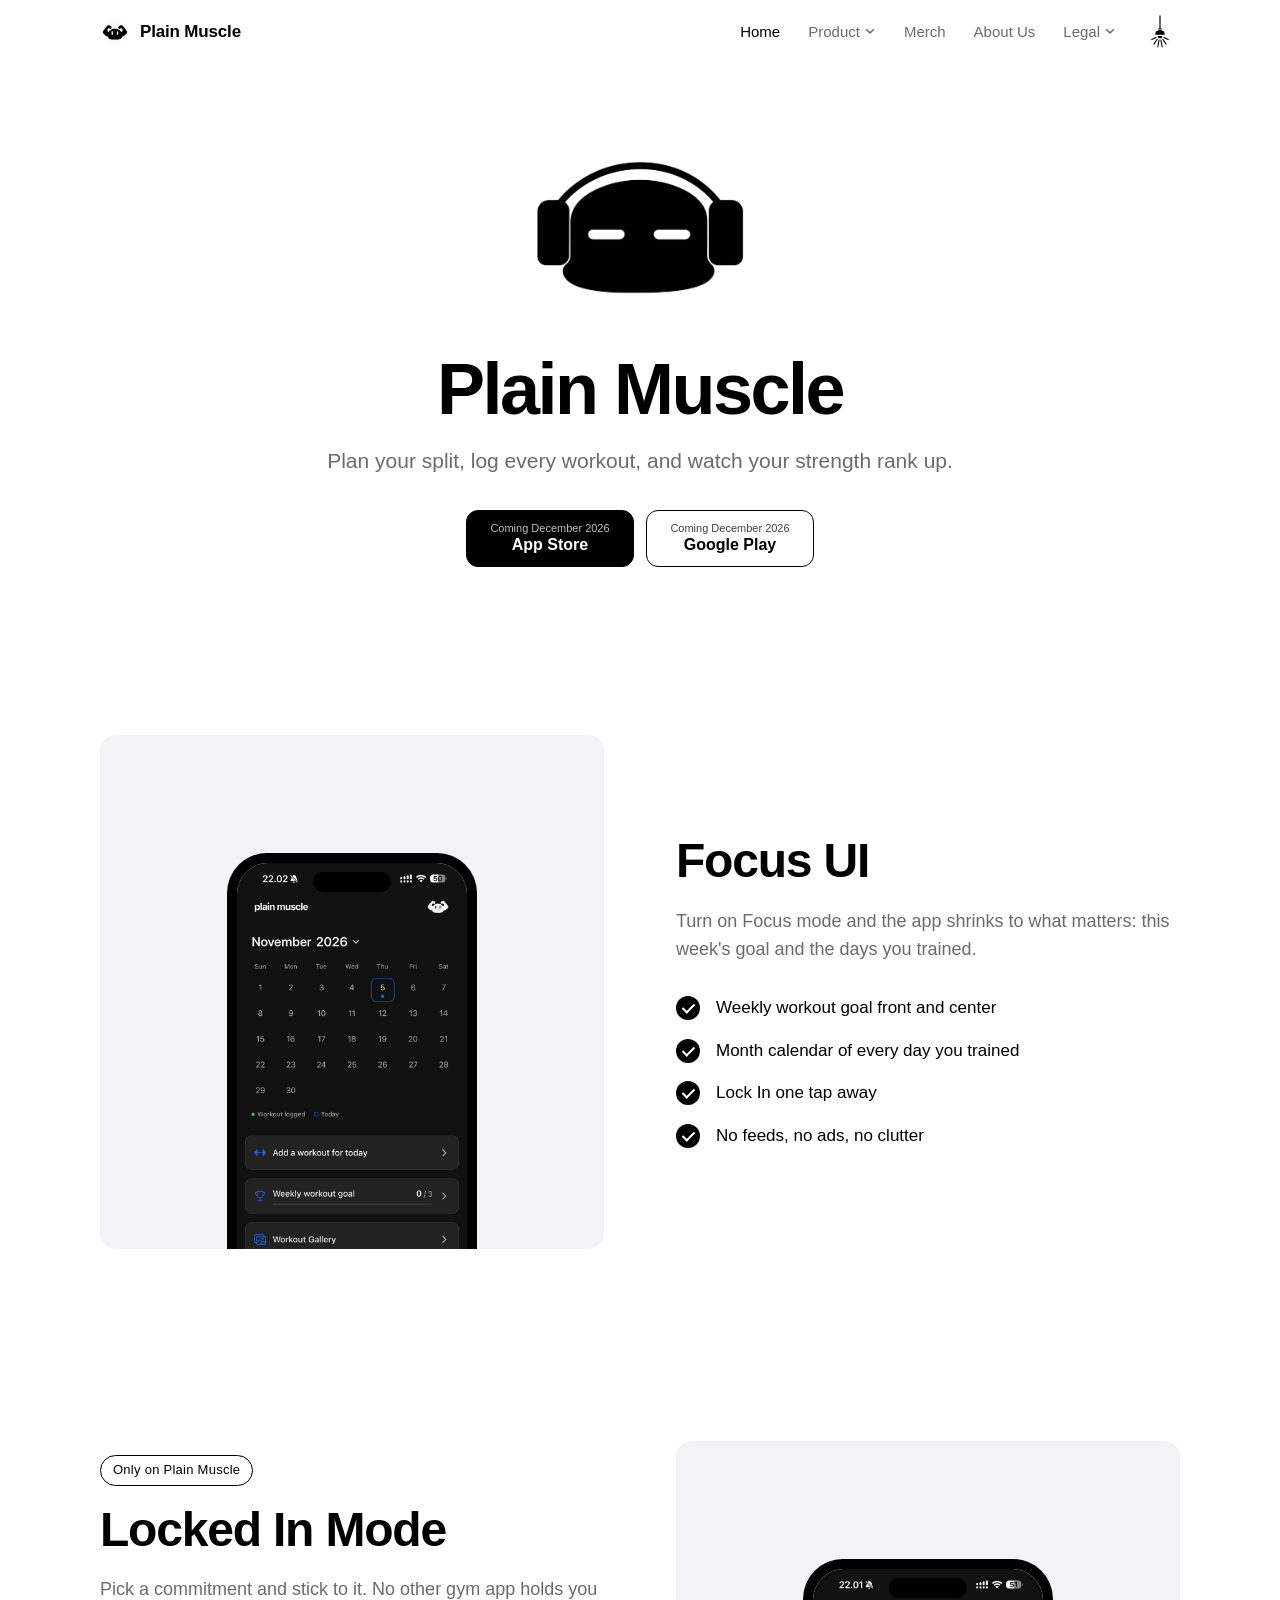
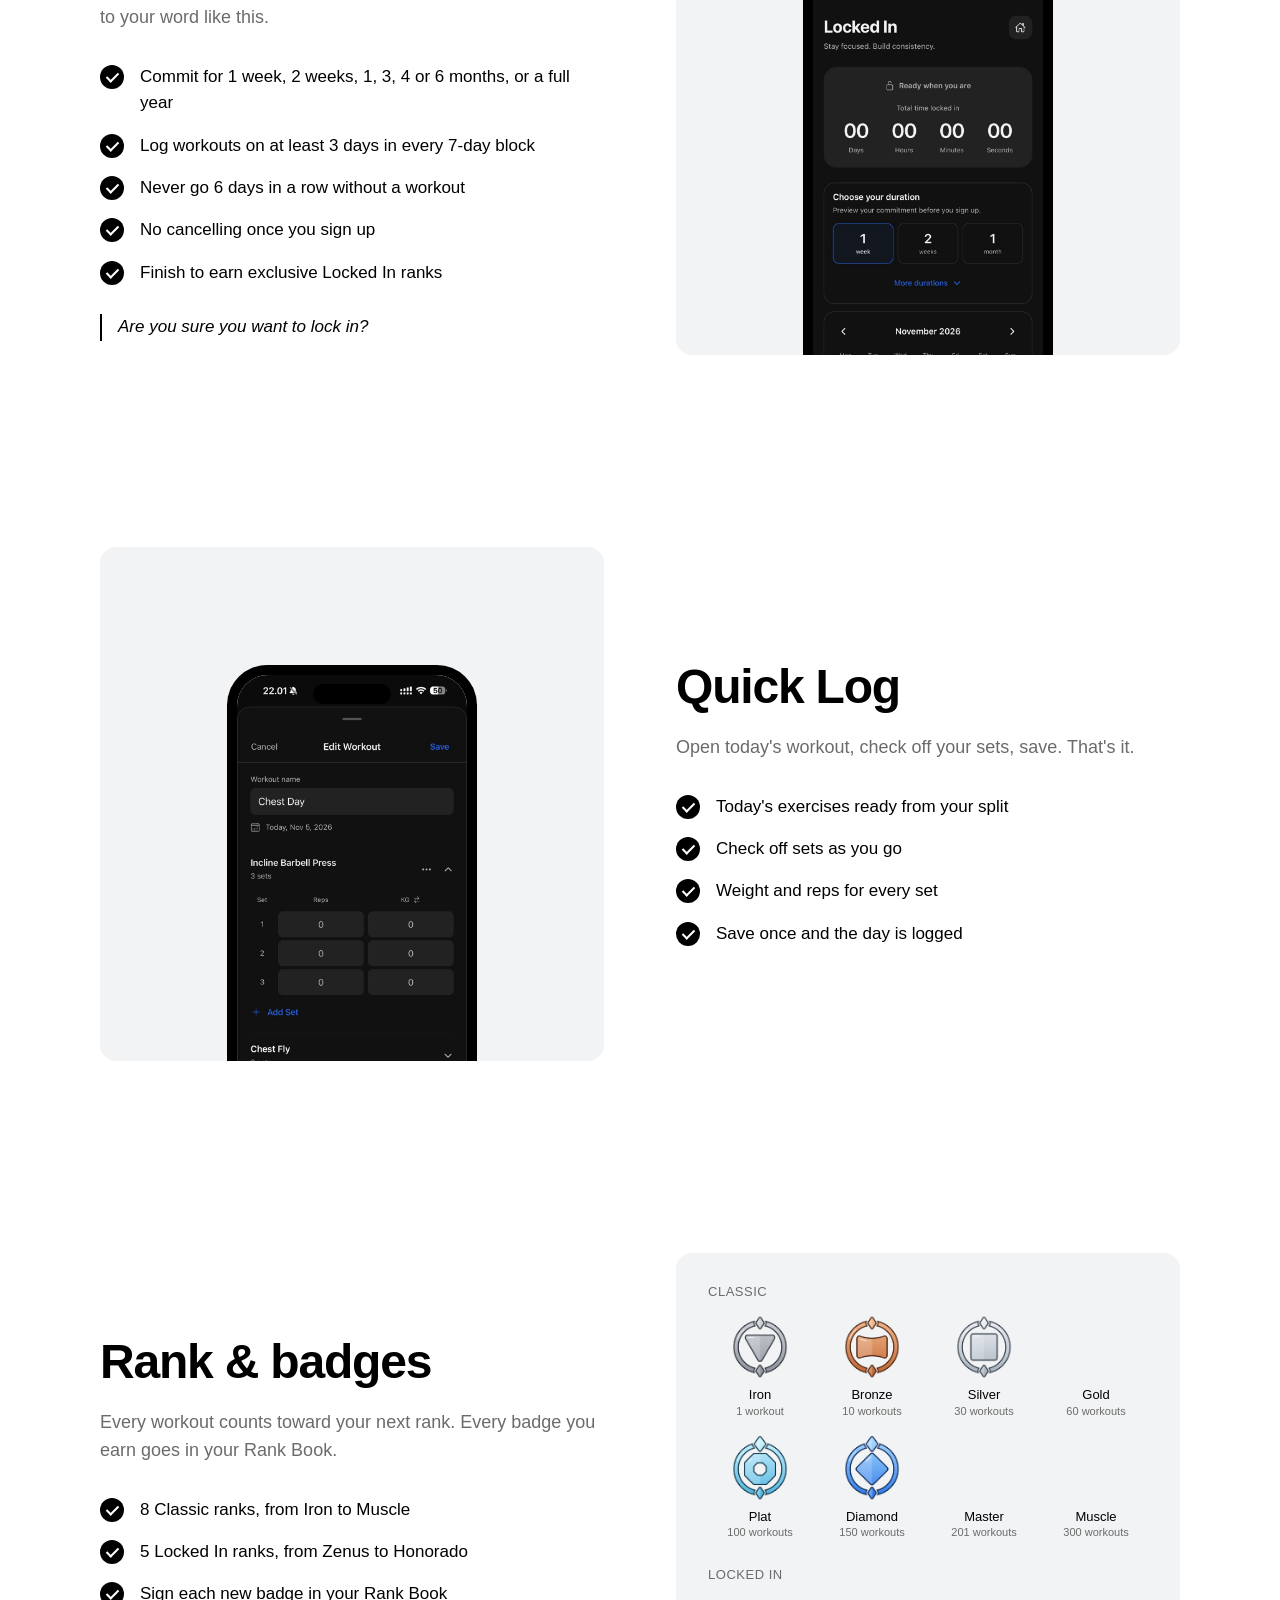
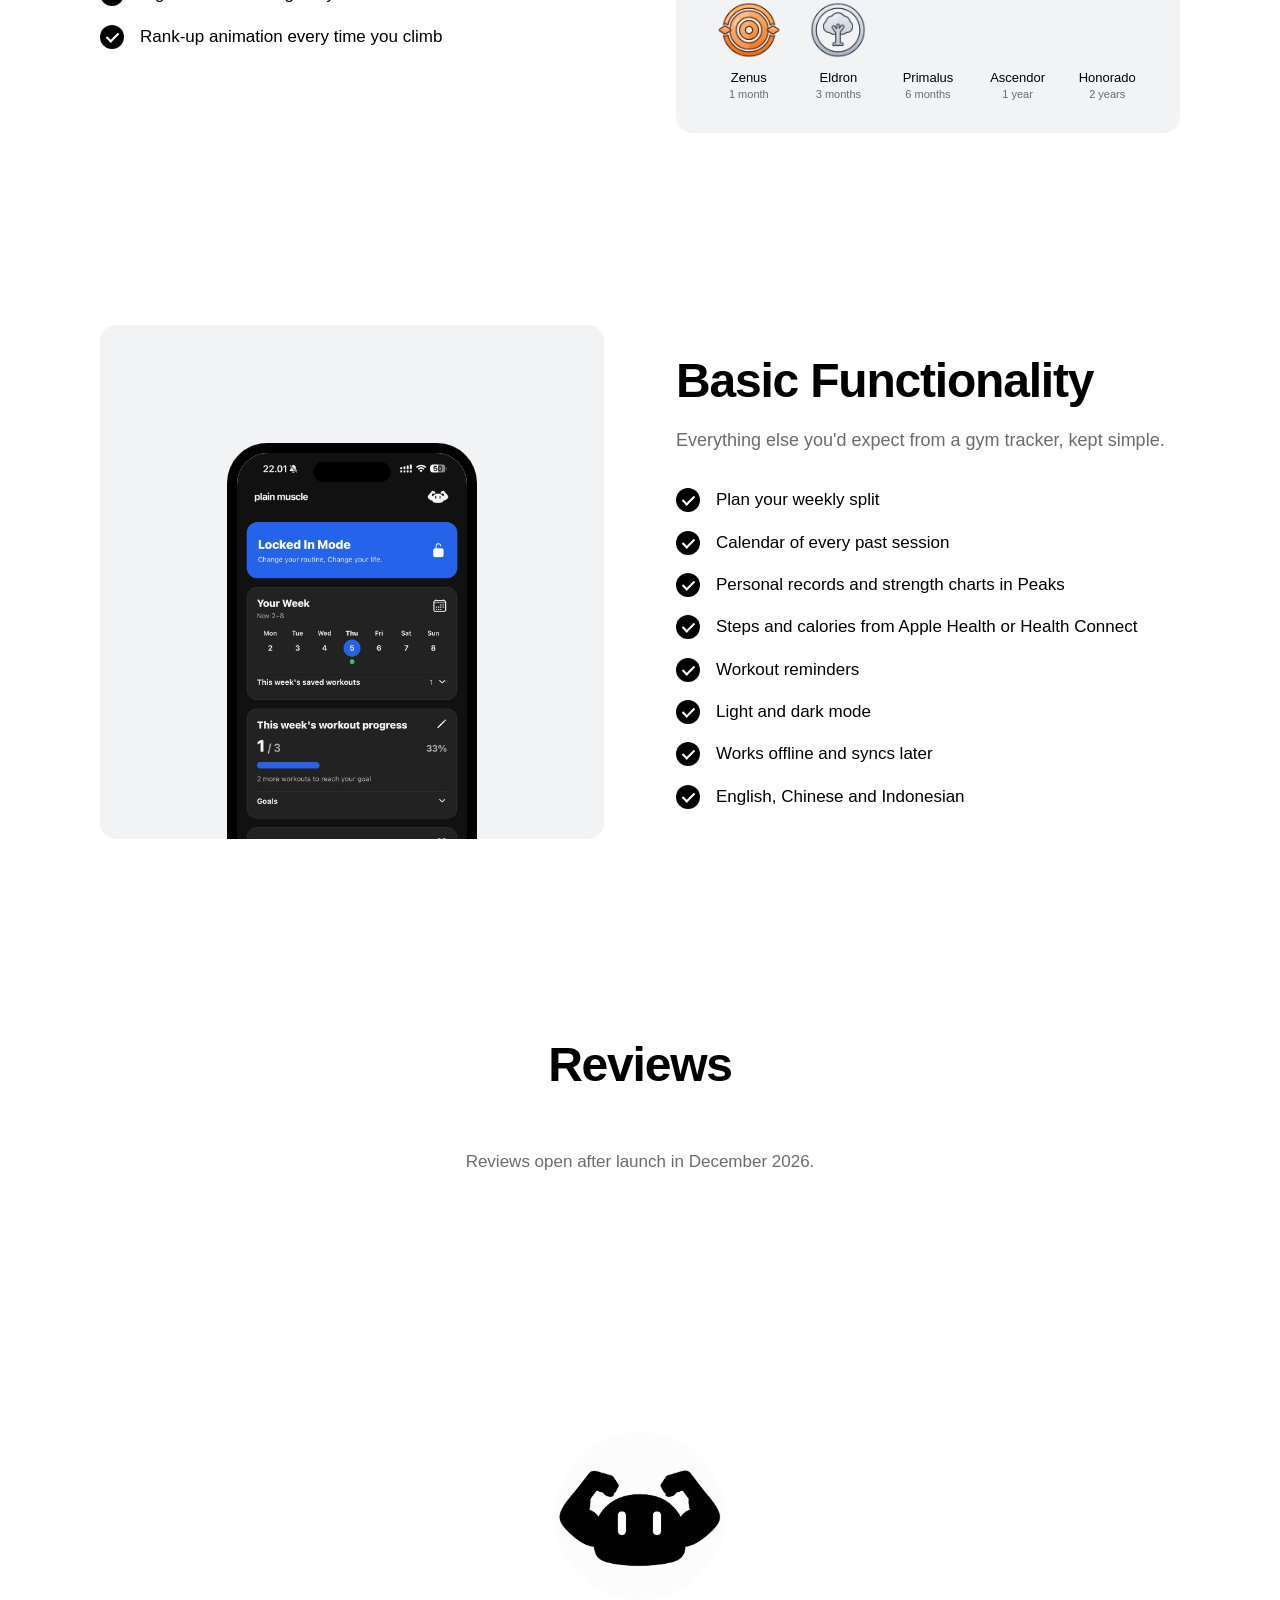
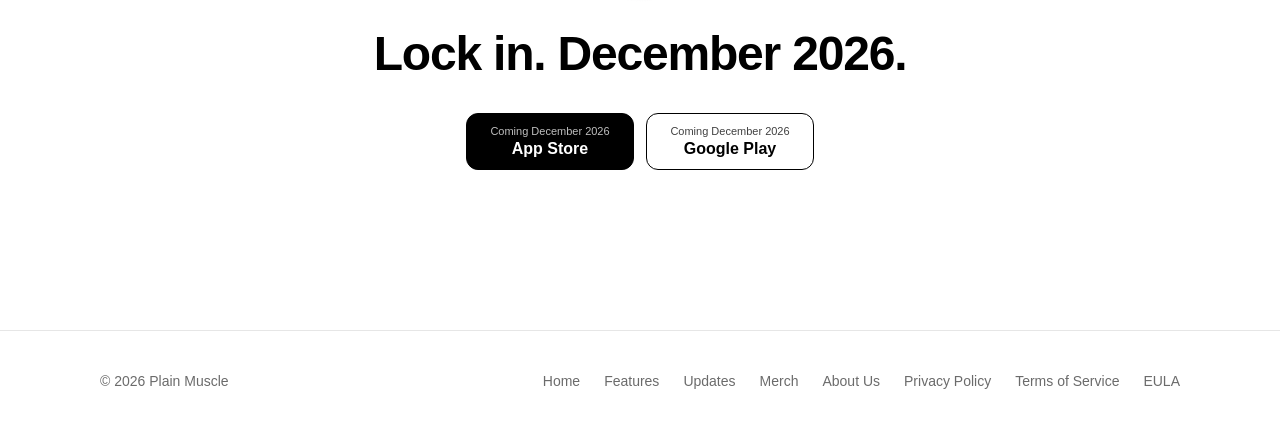
==== commit 4f360147: "Use plainmuscle.com in page links and the privacy policy Matches the CNAME set on main." ====
--- a/index.html
+++ b/index.html
@@ -6,13 +6,13 @@
     <title>Plain Muscle</title>
     <meta name="description" content="Plain Muscle: plan your split, log every workout, and watch your strength rank up. A simple, no-clutter gym tracker. Coming December 2026." />
     <meta name="theme-color" content="#ffffff" />
-    <link rel="canonical" href="https://plain-muscle.com/" />
+    <link rel="canonical" href="https://plainmuscle.com/" />
     <meta property="og:type" content="website" />
     <meta property="og:site_name" content="Plain Muscle" />
     <meta property="og:title" content="Plain Muscle" />
     <meta property="og:description" content="Plain Muscle: plan your split, log every workout, and watch your strength rank up. A simple, no-clutter gym tracker. Coming December 2026." />
-    <meta property="og:url" content="https://plain-muscle.com/" />
-    <meta property="og:image" content="https://plain-muscle.com/assets/plain-muscle.png" />
+    <meta property="og:url" content="https://plainmuscle.com/" />
+    <meta property="og:image" content="https://plainmuscle.com/assets/plain-muscle.png" />
     <meta name="twitter:card" content="summary_large_image" />
     <link rel="icon" type="image/png" href="assets/muco-favicon.png" />
     <link rel="apple-touch-icon" href="assets/muco-favicon.png" />
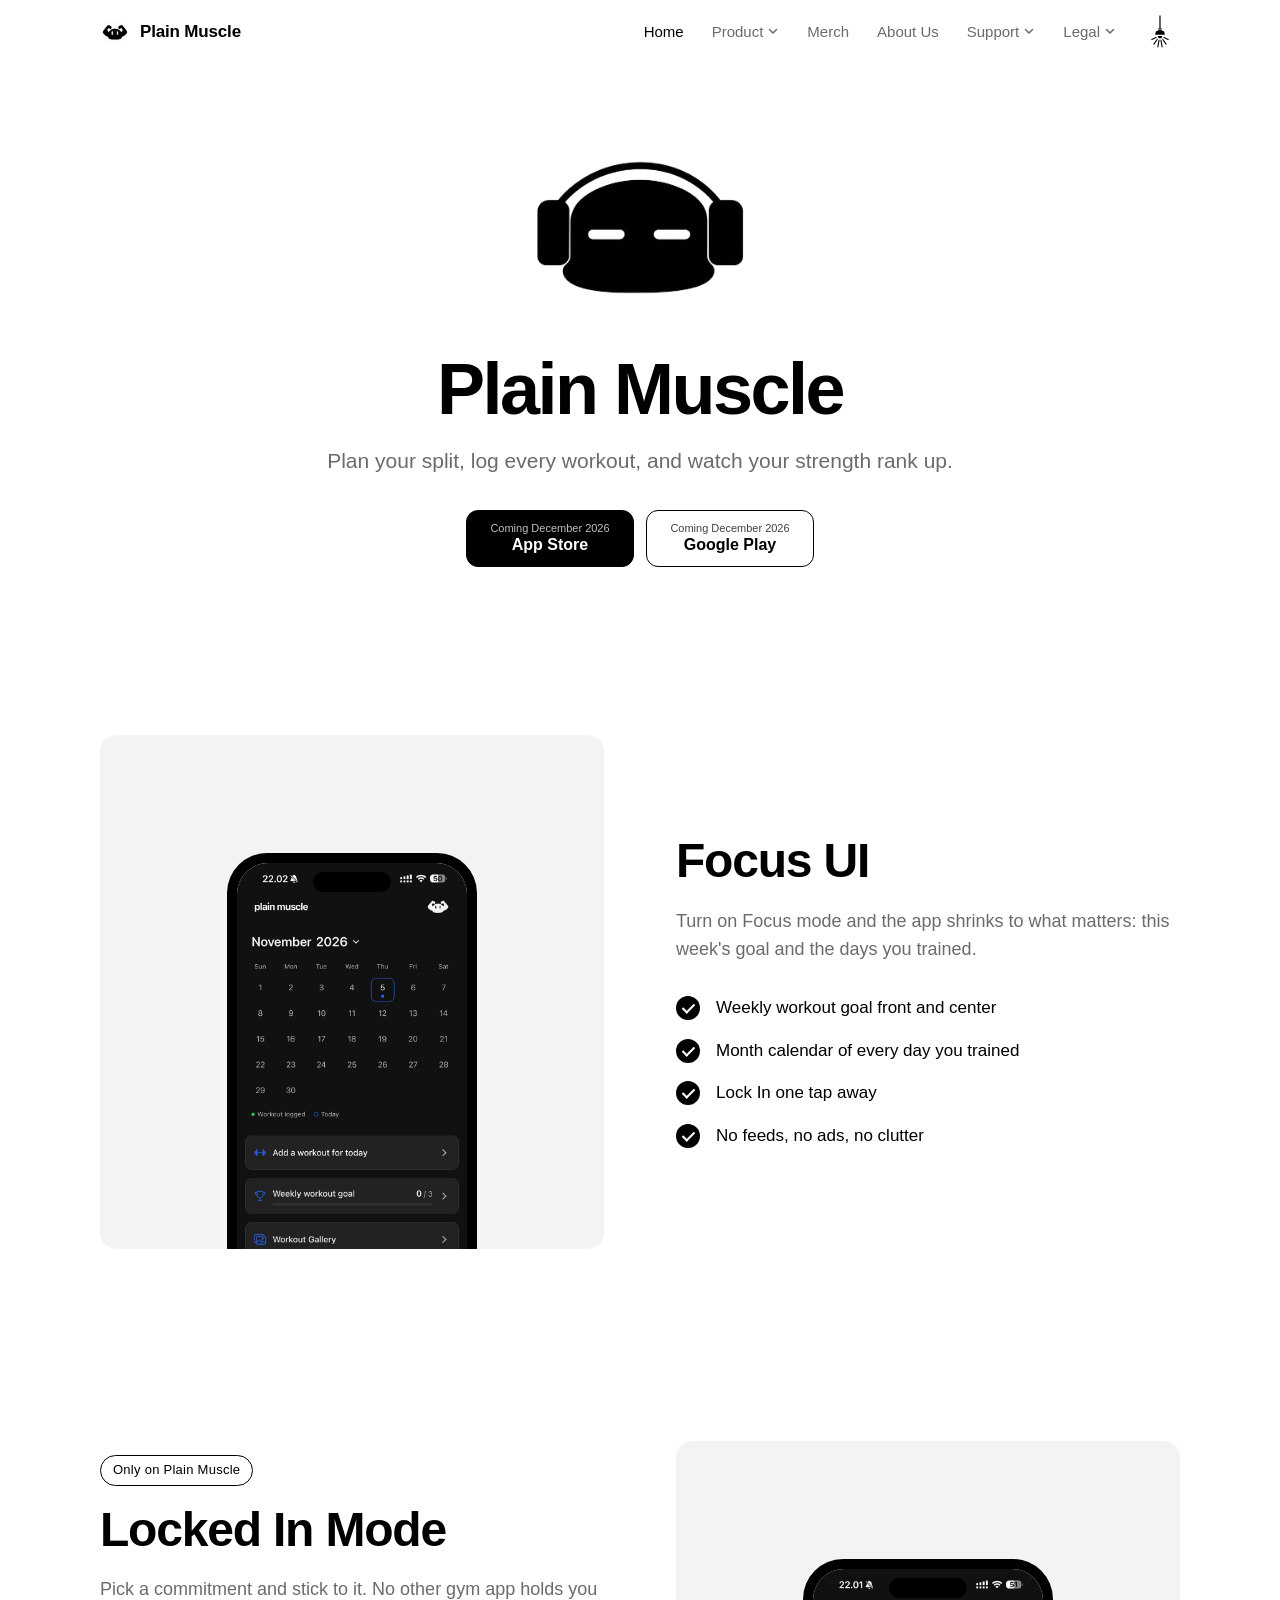
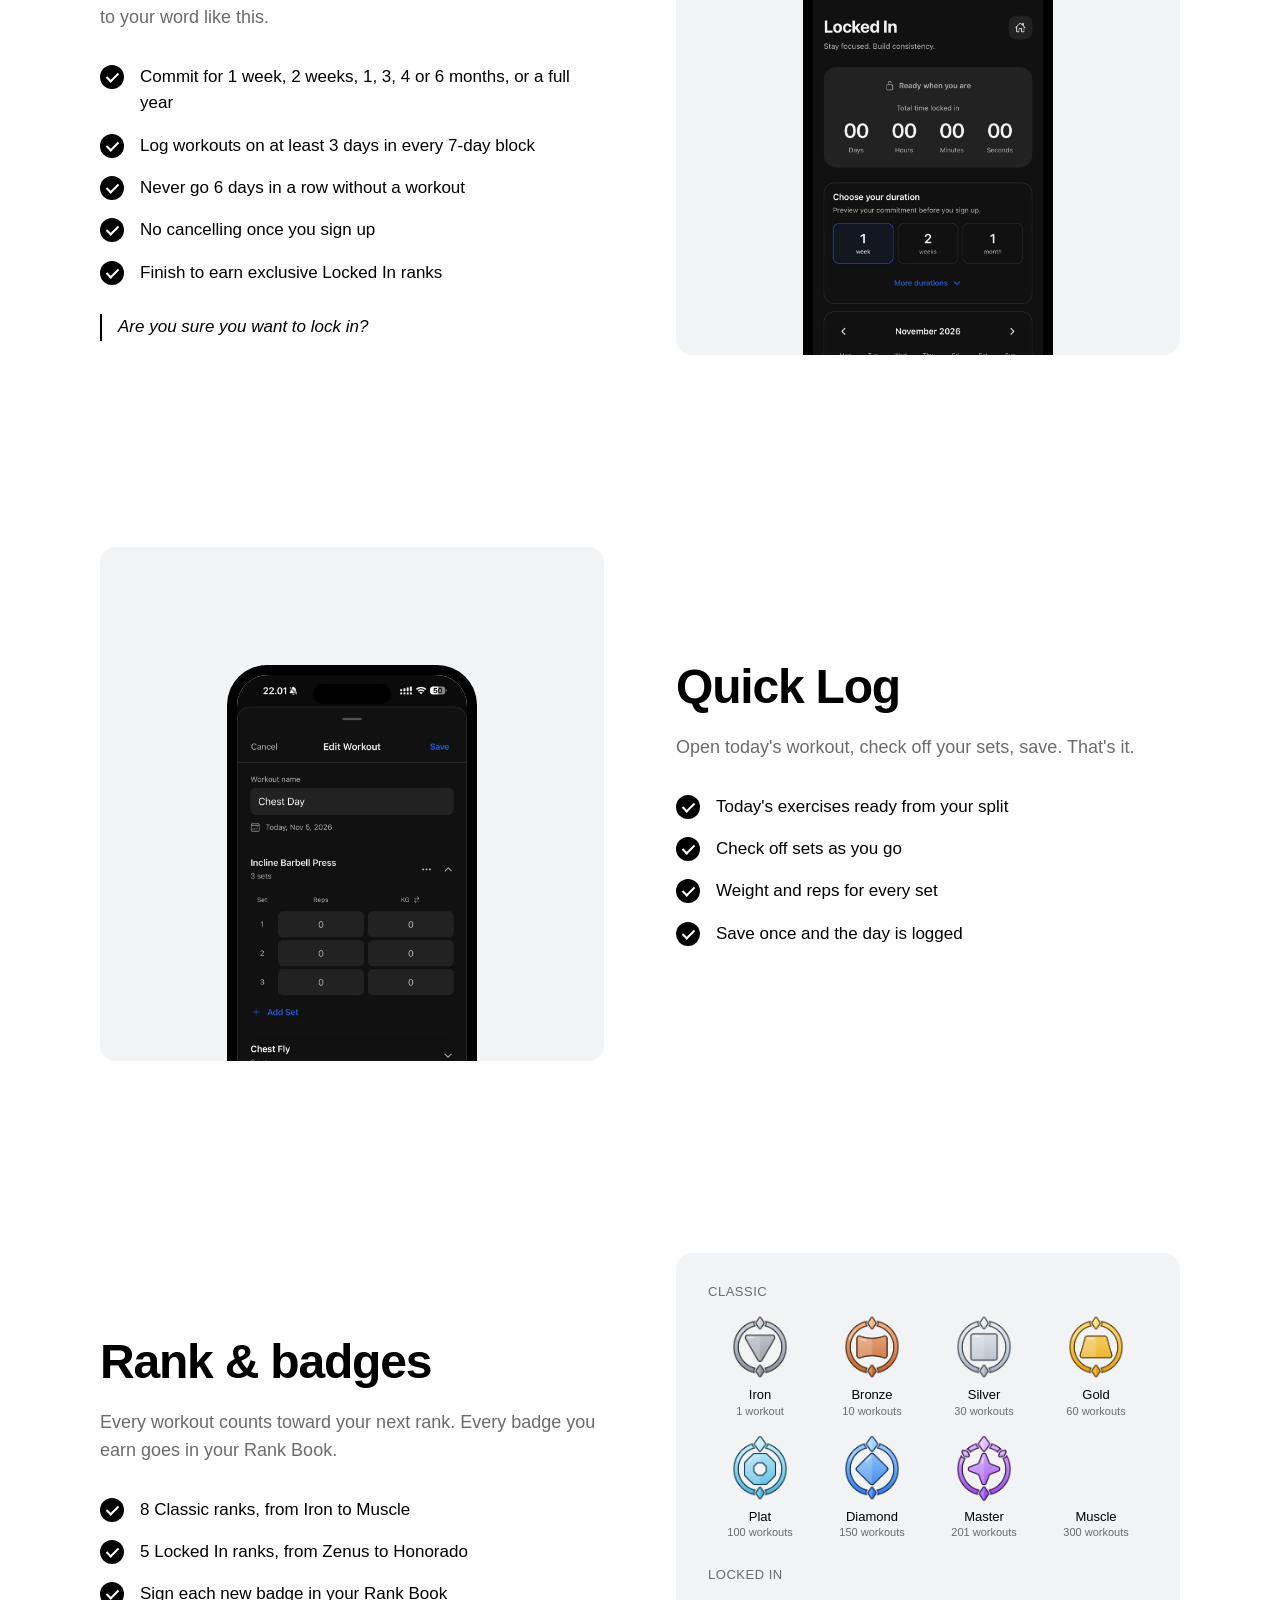
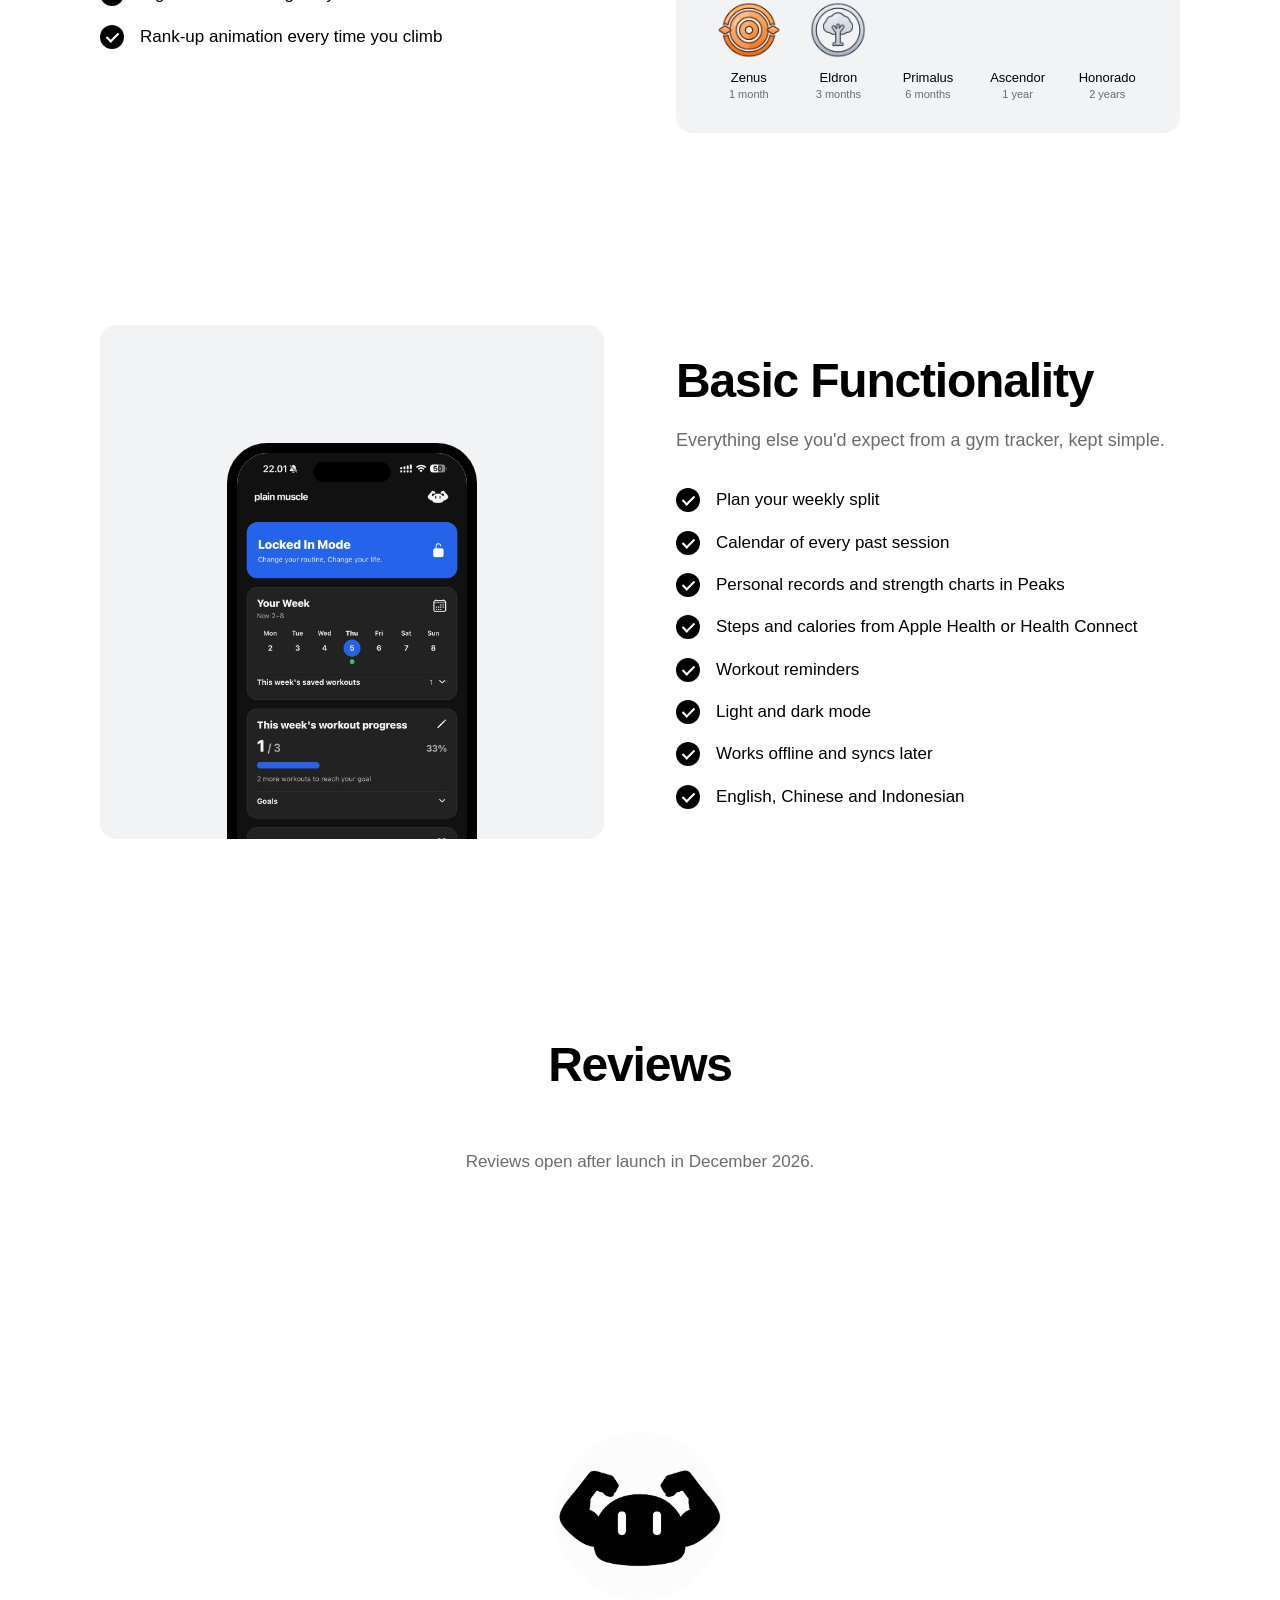
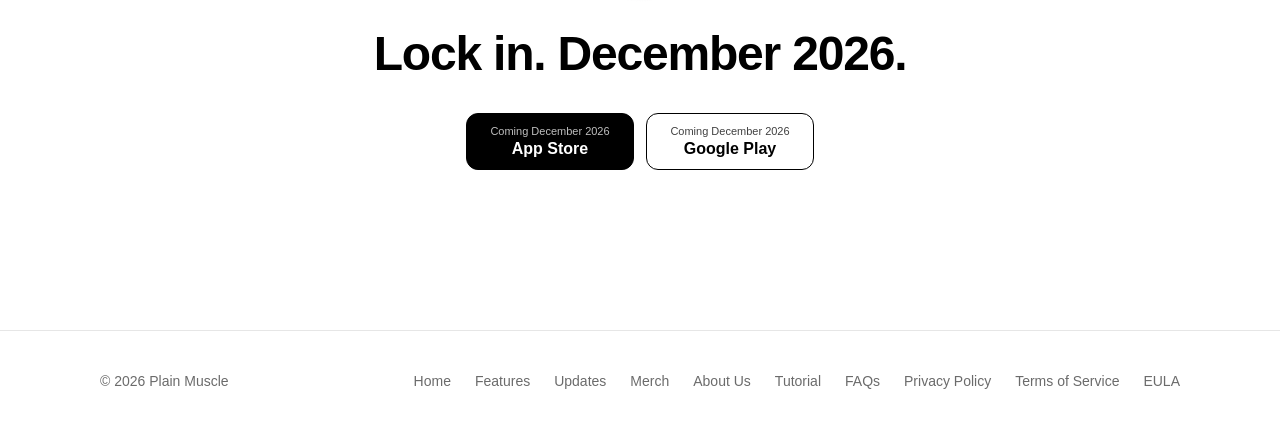
==== commit 9fc16bf4: "Add Support menu with Tutorial and FAQs, and drop .html from links Support dropdown links a five-ste" ====
--- a/index.html
+++ b/index.html
@@ -32,28 +32,35 @@
   <body>
     <header class="site-header">
       <div class="wrap">
-        <a class="brand" href="index.html">
+        <a class="brand" href="/">
           <img src="assets/muco-favicon.png" alt="" width="1254" height="1254" />
           Plain Muscle
         </a>
         <nav class="site-nav" id="site-nav" aria-label="Main">
           <ul>
-            <li><a href="index.html" aria-current="page">Home</a></li>
+            <li><a href="/" aria-current="page">Home</a></li>
             <li class="dropdown">
               <button class="dropdown-toggle" type="button" aria-expanded="false" aria-controls="menu-product">Product<svg viewBox="0 0 12 12" aria-hidden="true" focusable="false"><path d="M2.5 4.5 6 8l3.5-3.5" fill="none" stroke="currentColor" stroke-width="1.5" stroke-linecap="round" stroke-linejoin="round" /></svg></button>
               <ul class="dropdown-menu" id="menu-product">
-                <li><a href="features.html">Features</a></li>
-                <li><a href="updates.html">Updates</a></li>
+                <li><a href="/features">Features</a></li>
+                <li><a href="/updates">Updates</a></li>
               </ul>
             </li>
-            <li><a href="merch.html">Merch</a></li>
-            <li><a href="about.html">About Us</a></li>
+            <li><a href="/merch">Merch</a></li>
+            <li><a href="/about">About Us</a></li>
+            <li class="dropdown">
+              <button class="dropdown-toggle" type="button" aria-expanded="false" aria-controls="menu-support">Support<svg viewBox="0 0 12 12" aria-hidden="true" focusable="false"><path d="M2.5 4.5 6 8l3.5-3.5" fill="none" stroke="currentColor" stroke-width="1.5" stroke-linecap="round" stroke-linejoin="round" /></svg></button>
+              <ul class="dropdown-menu" id="menu-support">
+                <li><a href="/tutorial">Tutorial</a></li>
+                <li><a href="/faq">FAQs</a></li>
+              </ul>
+            </li>
             <li class="dropdown">
               <button class="dropdown-toggle" type="button" aria-expanded="false" aria-controls="menu-legal">Legal<svg viewBox="0 0 12 12" aria-hidden="true" focusable="false"><path d="M2.5 4.5 6 8l3.5-3.5" fill="none" stroke="currentColor" stroke-width="1.5" stroke-linecap="round" stroke-linejoin="round" /></svg></button>
               <ul class="dropdown-menu" id="menu-legal">
-                <li><a href="privacy.html">Privacy Policy</a></li>
-                <li><a href="terms.html">Terms of Service</a></li>
-                <li><a href="eula.html">EULA</a></li>
+                <li><a href="/privacy">Privacy Policy</a></li>
+                <li><a href="/terms">Terms of Service</a></li>
+                <li><a href="/eula">EULA</a></li>
               </ul>
             </li>
           </ul>
@@ -250,14 +257,16 @@
       <div class="wrap">
         <span>© 2026 Plain Muscle</span>
         <ul>
-          <li><a href="index.html">Home</a></li>
-          <li><a href="features.html">Features</a></li>
-          <li><a href="updates.html">Updates</a></li>
-          <li><a href="merch.html">Merch</a></li>
-          <li><a href="about.html">About Us</a></li>
-          <li><a href="privacy.html">Privacy Policy</a></li>
-          <li><a href="terms.html">Terms of Service</a></li>
-          <li><a href="eula.html">EULA</a></li>
+          <li><a href="/">Home</a></li>
+          <li><a href="/features">Features</a></li>
+          <li><a href="/updates">Updates</a></li>
+          <li><a href="/merch">Merch</a></li>
+          <li><a href="/about">About Us</a></li>
+          <li><a href="/tutorial">Tutorial</a></li>
+          <li><a href="/faq">FAQs</a></li>
+          <li><a href="/privacy">Privacy Policy</a></li>
+          <li><a href="/terms">Terms of Service</a></li>
+          <li><a href="/eula">EULA</a></li>
         </ul>
       </div>
     </footer>
--- a/styles.css
+++ b/styles.css
@@ -554,6 +554,28 @@
   transform: rotate(45deg);
 }
 
+/* Numbered steps (tutorial): same circles as .checks, with a number instead of a tick. */
+.steps {
+  counter-reset: step;
+}
+
+.steps li {
+  counter-increment: step;
+}
+
+.steps li::before {
+  content: counter(step);
+  display: grid;
+  place-items: center;
+  color: var(--background);
+  font-size: 13px;
+  font-weight: 600;
+}
+
+.steps li::after {
+  display: none;
+}
+
 .quote {
   margin: 28px 0 0;
   padding-left: 16px;
@@ -826,6 +848,19 @@
   margin: 0 auto;
 }
 
+.faq-group + .faq-group {
+  margin-top: 56px;
+}
+
+.faq-group h2 {
+  margin-bottom: 4px;
+  font-size: 13px;
+  font-weight: 500;
+  letter-spacing: 0.04em;
+  text-transform: uppercase;
+  color: var(--muted);
+}
+
 .faq details {
   border-bottom: 1px solid var(--line);
 }
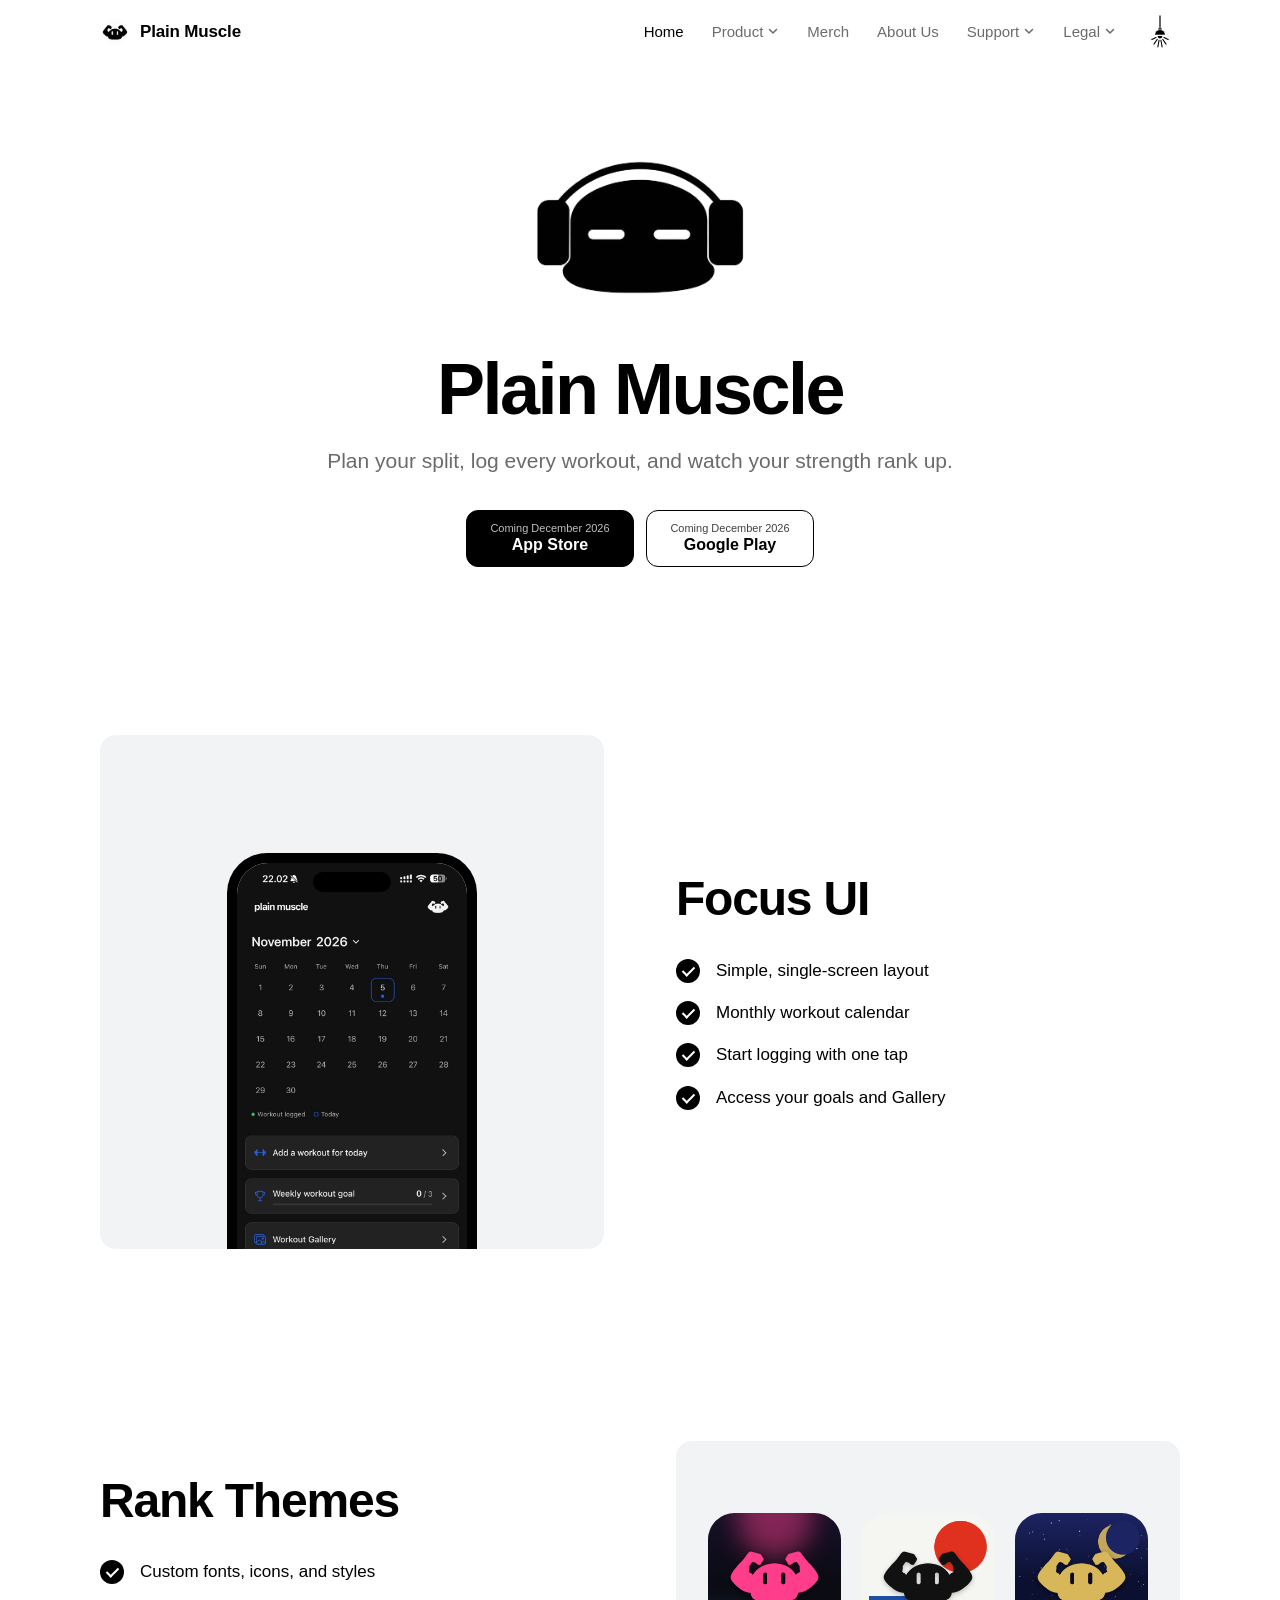
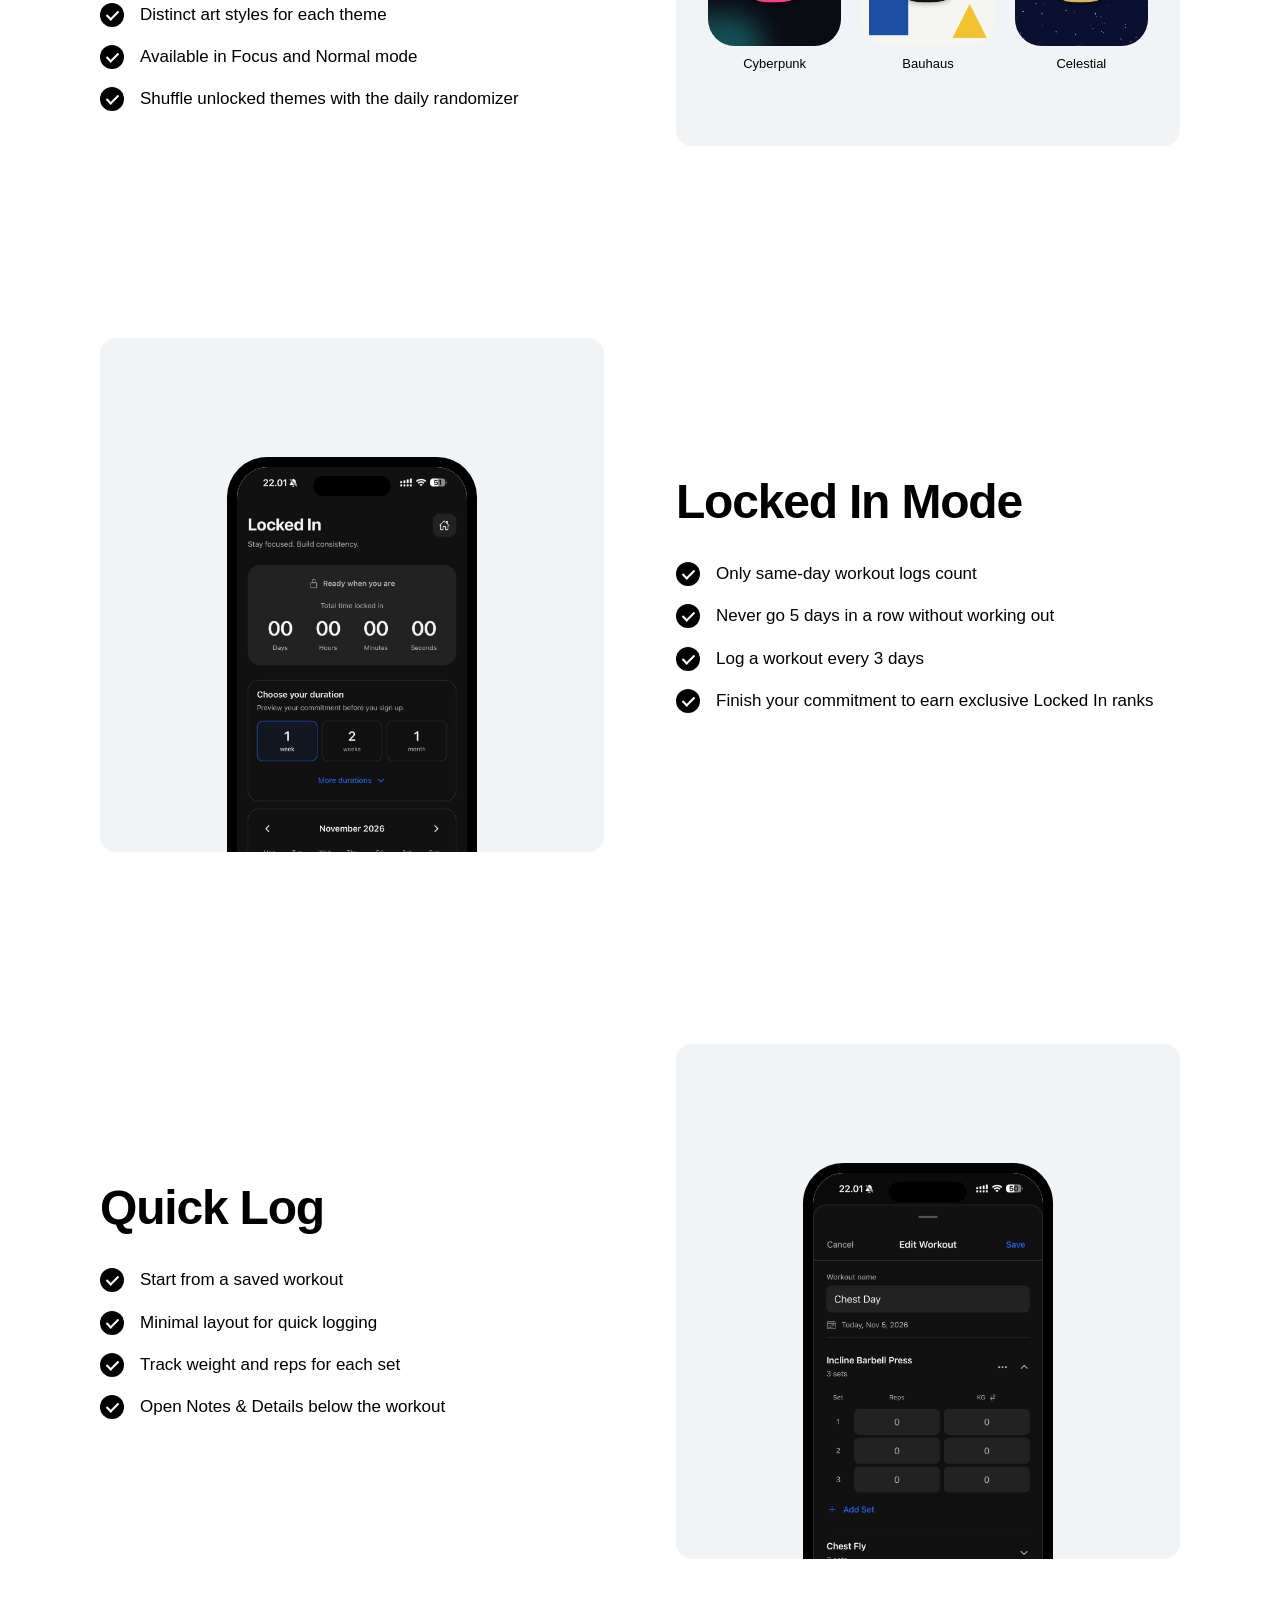
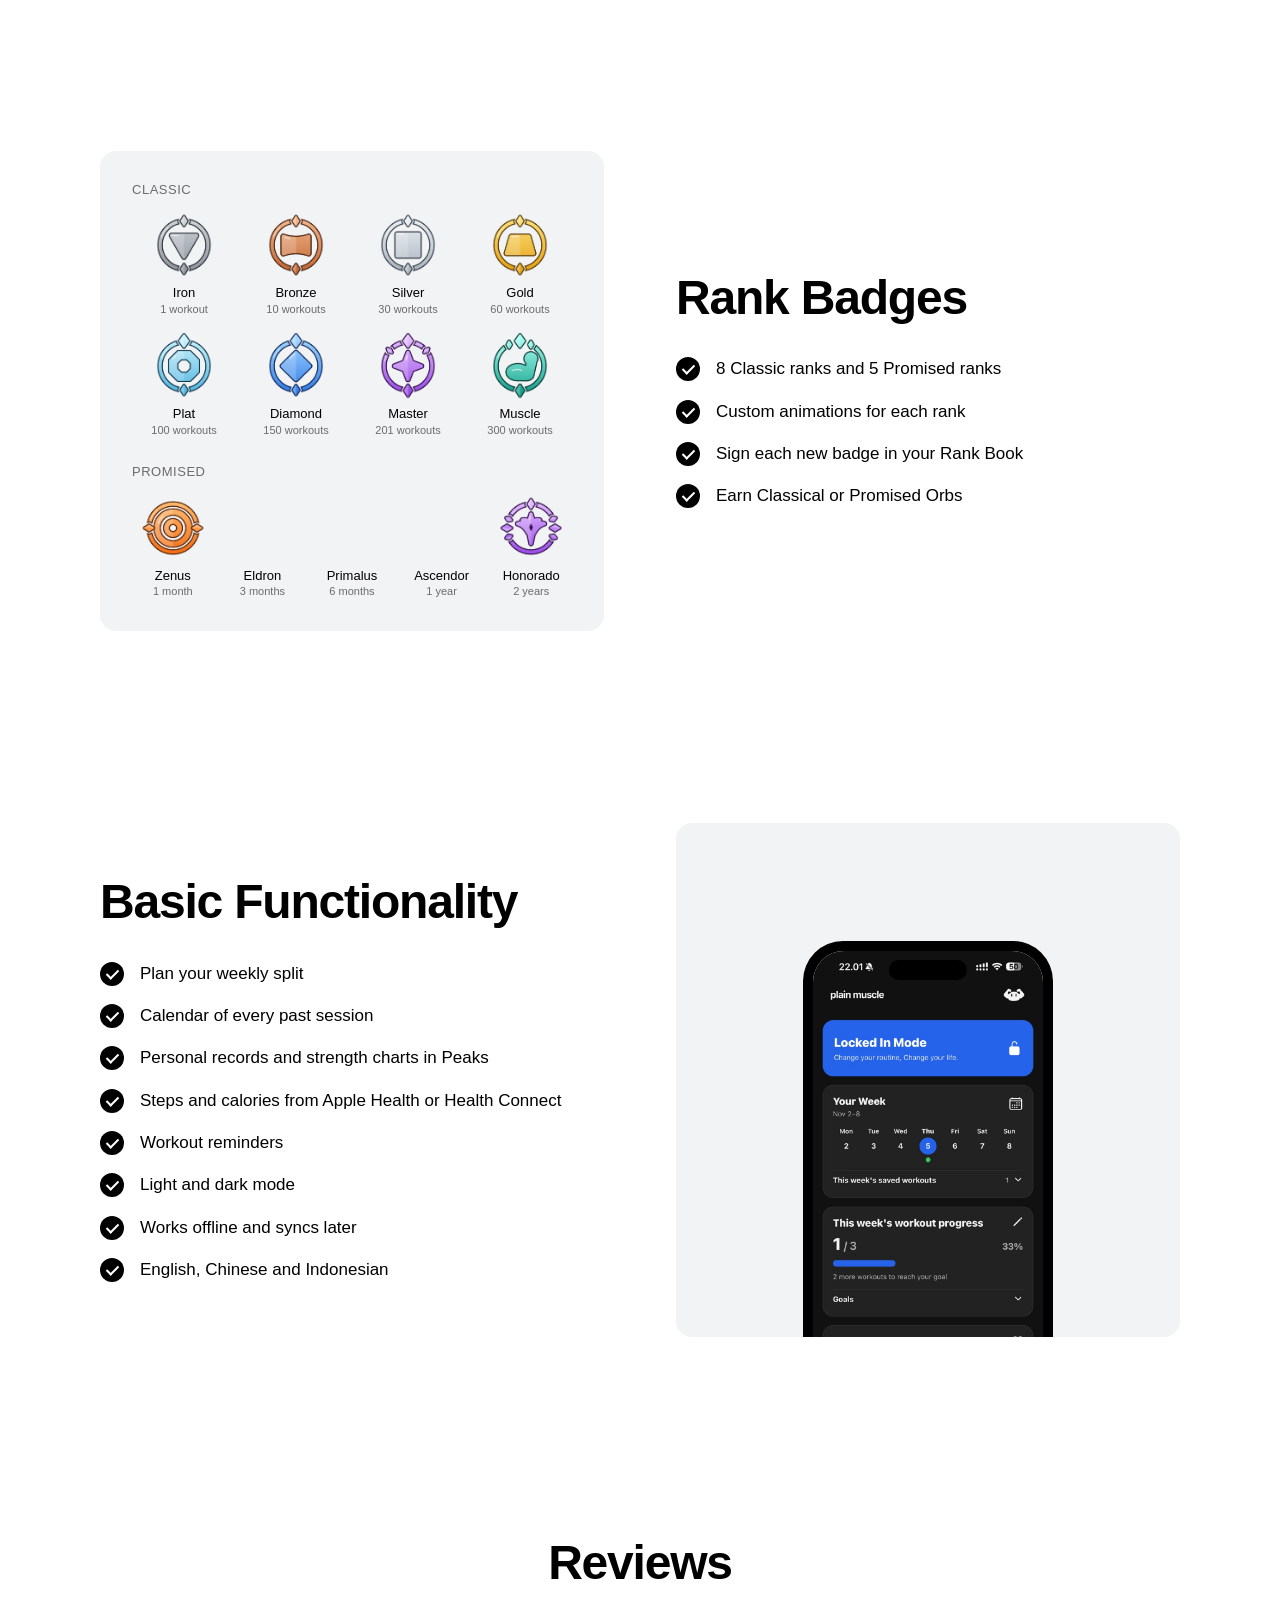
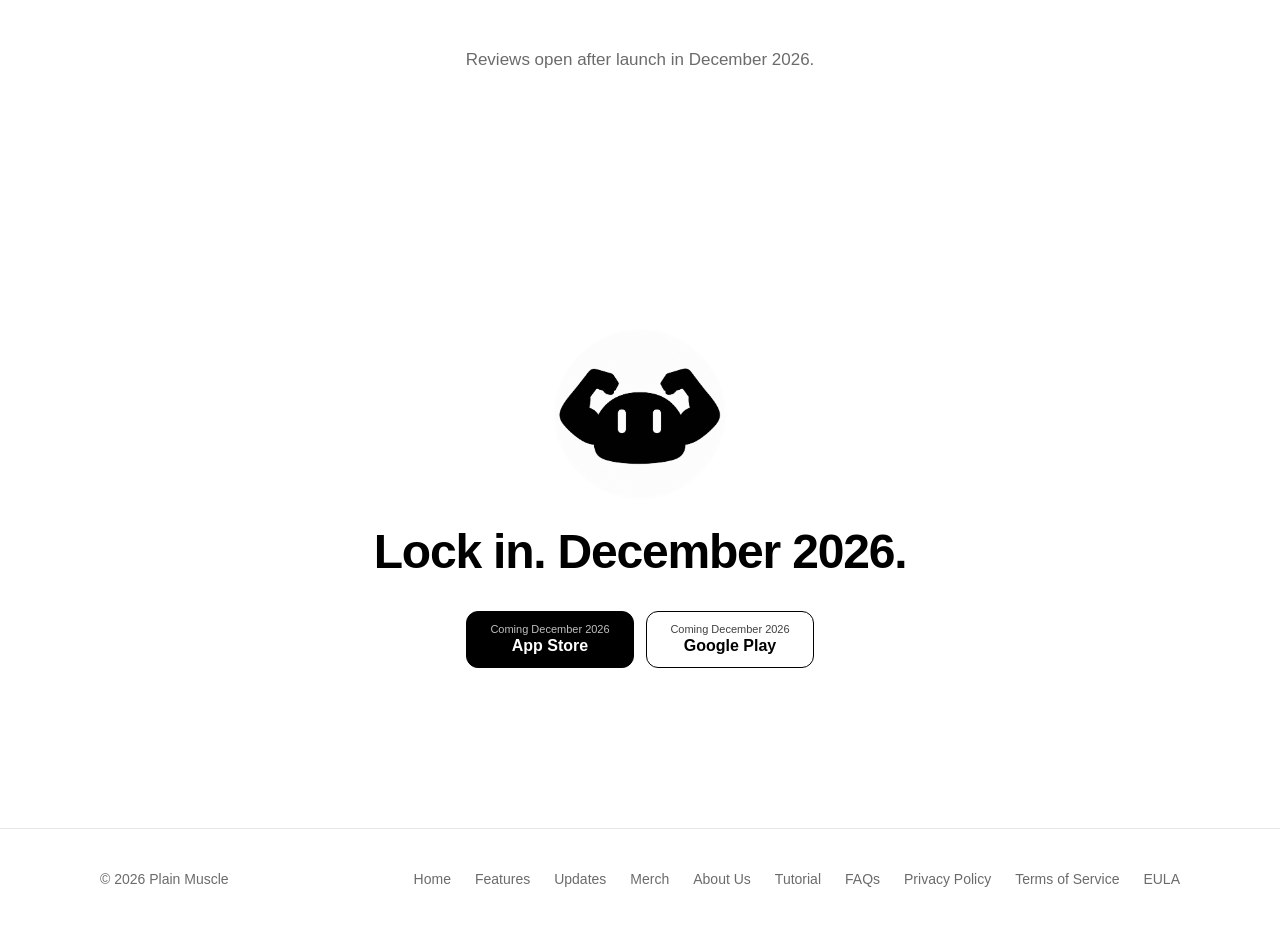
==== commit 3c606a9c: "Update Plain Muscle home, features, and FAQs" ====
--- a/index.html
+++ b/index.html
@@ -108,19 +108,36 @@
             </div>
           </div>
           <div>
-            
             <h2 id="focus-title">Focus UI</h2>
-            <p class="lead">Turn on Focus mode and the app shrinks to what matters: this week's goal and the days you trained.</p>
-            <ul class="checks">
-              <li>Weekly workout goal front and center</li>
-              <li>Month calendar of every day you trained</li>
-              <li>Lock In one tap away</li>
-              <li>No feeds, no ads, no clutter</li>
-            </ul>
-          </div>
-        </section>
-
-        <section class="feature flip reveal" id="lock-in" aria-labelledby="lock-in-title">
+            <ul class="checks">
+              <li>Simple, single-screen layout</li>
+              <li>Monthly workout calendar</li>
+              <li>Start logging with one tap</li>
+              <li>Access your goals and Gallery</li>
+            </ul>
+          </div>
+        </section>
+
+        <section class="feature flip reveal" id="rank-themes" aria-labelledby="rank-themes-title">
+          <div class="shot theme-shot">
+            <ul class="theme-grid" aria-label="Examples of Rank Theme app icons">
+              <li><img src="assets/themes/cyberpunk.png" alt="Neon pink mascot on a dark background" width="1024" height="1024" loading="lazy" decoding="async" />Cyberpunk</li>
+              <li><img src="assets/themes/bauhaus.png" alt="Black mascot surrounded by geometric shapes" width="1024" height="1024" loading="lazy" decoding="async" />Bauhaus</li>
+              <li><img src="assets/themes/celestial.png" alt="Gold mascot against a starry sky" width="1024" height="1024" loading="lazy" decoding="async" />Celestial</li>
+            </ul>
+          </div>
+          <div>
+            <h2 id="rank-themes-title">Rank Themes</h2>
+            <ul class="checks">
+              <li>Custom fonts, icons, and styles</li>
+              <li>Distinct art styles for each theme</li>
+              <li>Available in Focus and Normal mode</li>
+              <li>Shuffle unlocked themes with the daily randomizer</li>
+            </ul>
+          </div>
+        </section>
+
+        <section class="feature reveal" id="lock-in" aria-labelledby="lock-in-title">
           <div class="shot">
             <div class="phone">
               <div class="phone-screen">
@@ -129,21 +146,17 @@
             </div>
           </div>
           <div>
-            <span class="eyebrow">Only on Plain Muscle</span>
             <h2 id="lock-in-title">Locked In Mode</h2>
-            <p class="lead">Pick a commitment and stick to it. No other gym app holds you to your word like this.</p>
-            <ul class="checks">
-              <li>Commit for 1 week, 2 weeks, 1, 3, 4 or 6 months, or a full year</li>
-              <li>Log workouts on at least 3 days in every 7-day block</li>
-              <li>Never go 6 days in a row without a workout</li>
-              <li>No cancelling once you sign up</li>
-              <li>Finish to earn exclusive Locked In ranks</li>
-            </ul>
-            <p class="quote">Are you sure you want to lock in?</p>
-          </div>
-        </section>
-
-        <section class="feature reveal" id="quick-log" aria-labelledby="quick-log-title">
+            <ul class="checks">
+              <li>Only same-day workout logs count</li>
+              <li>Never go 5 days in a row without working out</li>
+              <li>Log a workout every 3 days</li>
+              <li>Finish your commitment to earn exclusive Locked In ranks</li>
+            </ul>
+          </div>
+        </section>
+
+        <section class="feature flip reveal" id="quick-log" aria-labelledby="quick-log-title">
           <div class="shot">
             <div class="phone">
               <div class="phone-screen">
@@ -152,19 +165,17 @@
             </div>
           </div>
           <div>
-            
             <h2 id="quick-log-title">Quick Log</h2>
-            <p class="lead">Open today's workout, check off your sets, save. That's it.</p>
-            <ul class="checks">
-              <li>Today's exercises ready from your split</li>
-              <li>Check off sets as you go</li>
-              <li>Weight and reps for every set</li>
-              <li>Save once and the day is logged</li>
-            </ul>
-          </div>
-        </section>
-
-        <section class="feature flip reveal" id="ranks" aria-labelledby="ranks-title">
+            <ul class="checks">
+              <li>Start from a saved workout</li>
+              <li>Minimal layout for quick logging</li>
+              <li>Track weight and reps for each set</li>
+              <li>Open Notes &amp; Details below the workout</li>
+            </ul>
+          </div>
+        </section>
+
+        <section class="feature reveal" id="ranks" aria-labelledby="ranks-title">
           <div class="shot badges">
             <div class="badge-group">
               <h3>Classic</h3>
@@ -180,7 +191,7 @@
               </ul>
             </div>
             <div class="badge-group">
-              <h3>Locked In</h3>
+              <h3>Promised</h3>
               <ul class="badge-grid five">
                 <li><img src="assets/ranks/zenus.png" alt="" width="1254" height="1254" loading="lazy" decoding="async" />Zenus<small>1 month</small></li>
                 <li><img src="assets/ranks/elderon.png" alt="" width="1254" height="1254" loading="lazy" decoding="async" />Eldron<small>3 months</small></li>
@@ -191,19 +202,17 @@
             </div>
           </div>
           <div>
-            
-            <h2 id="ranks-title">Rank & badges</h2>
-            <p class="lead">Every workout counts toward your next rank. Every badge you earn goes in your Rank Book.</p>
-            <ul class="checks">
-              <li>8 Classic ranks, from Iron to Muscle</li>
-              <li>5 Locked In ranks, from Zenus to Honorado</li>
+            <h2 id="ranks-title">Rank Badges</h2>
+            <ul class="checks">
+              <li>8 Classic ranks and 5 Promised ranks</li>
+              <li>Custom animations for each rank</li>
               <li>Sign each new badge in your Rank Book</li>
-              <li>Rank-up animation every time you climb</li>
-            </ul>
-          </div>
-        </section>
-
-        <section class="feature reveal" id="basics" aria-labelledby="basics-title">
+              <li>Earn Classical or Promised Orbs</li>
+            </ul>
+          </div>
+        </section>
+
+        <section class="feature flip reveal" id="basics" aria-labelledby="basics-title">
           <div class="shot">
             <div class="phone">
               <div class="phone-screen">
@@ -212,9 +221,7 @@
             </div>
           </div>
           <div>
-            
             <h2 id="basics-title">Basic Functionality</h2>
-            <p class="lead">Everything else you'd expect from a gym tracker, kept simple.</p>
             <ul class="checks">
               <li>Plan your weekly split</li>
               <li>Calendar of every past session</li>
--- a/styles.css
+++ b/styles.css
@@ -634,6 +634,30 @@
   object-position: top;
 }
 
+.theme-shot {
+  align-items: center;
+  aspect-ratio: auto;
+  padding: clamp(36px, 6vw, 72px) clamp(16px, 4vw, 32px);
+}
+
+.theme-grid {
+  display: grid;
+  grid-template-columns: repeat(3, minmax(0, 1fr));
+  gap: clamp(8px, 2vw, 20px);
+  margin: 0;
+  padding: 0;
+  list-style: none;
+  font-size: 13px;
+  text-align: center;
+}
+
+.theme-grid img {
+  display: block;
+  height: auto;
+  margin-bottom: 8px;
+  border-radius: 20%;
+}
+
 .placeholder {
   display: flex;
   flex-direction: column;
@@ -1036,7 +1060,7 @@
 }
 
 @media (max-width: 420px) {
-  .shot {
+  .shot:not(.theme-shot) {
     padding: 28px 24px 0;
   }
 
